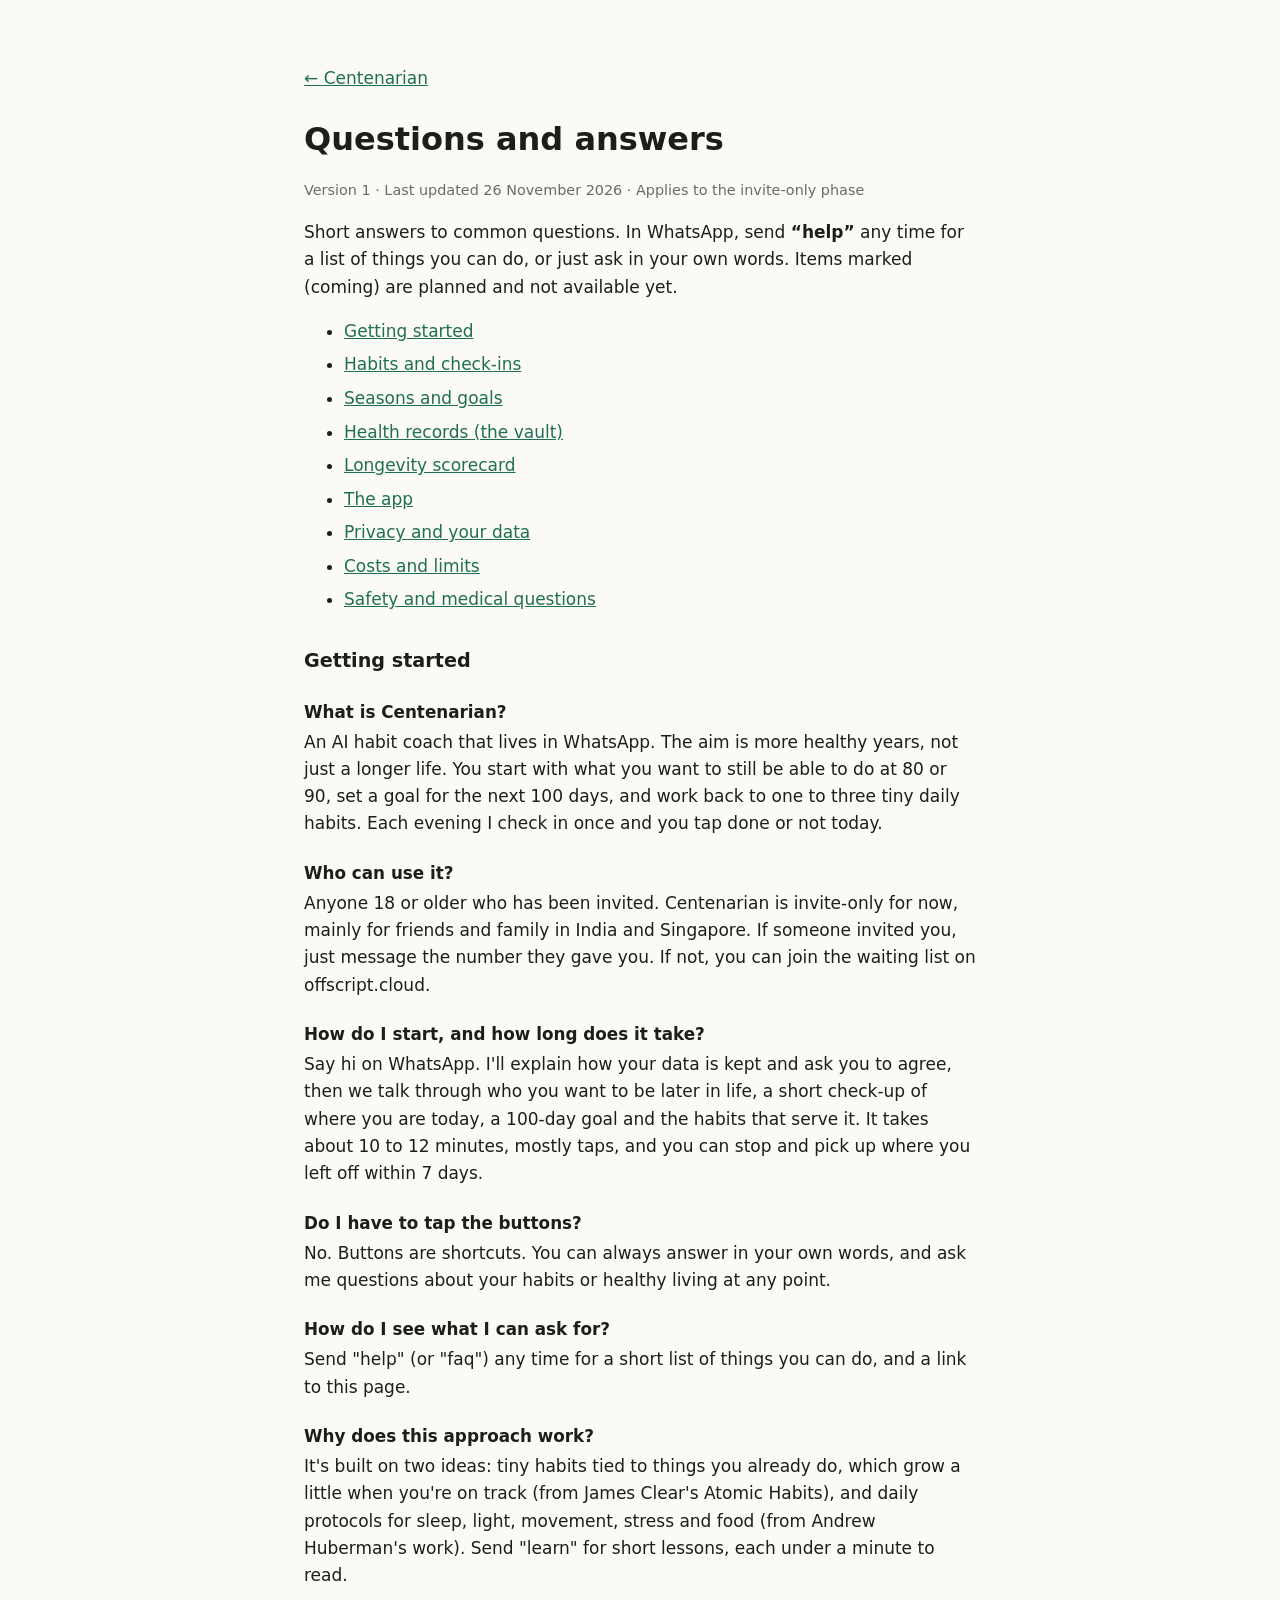
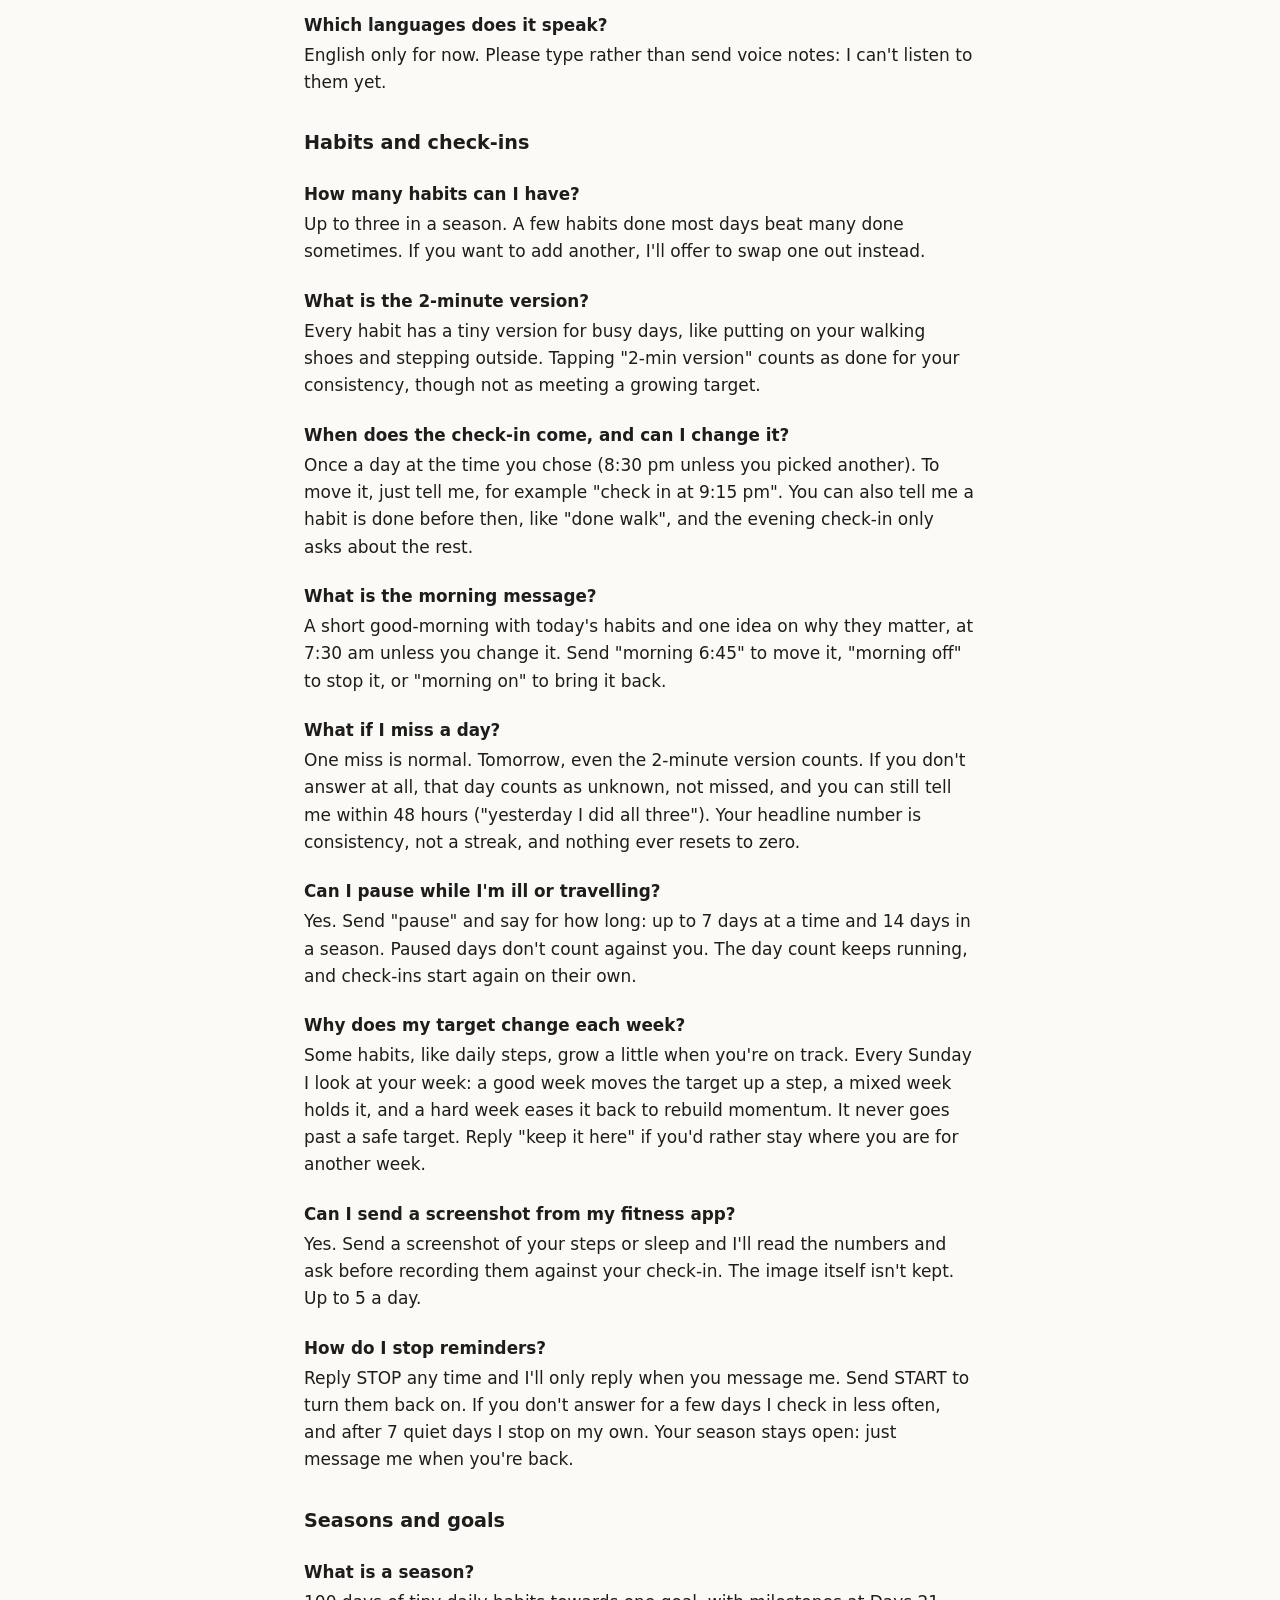
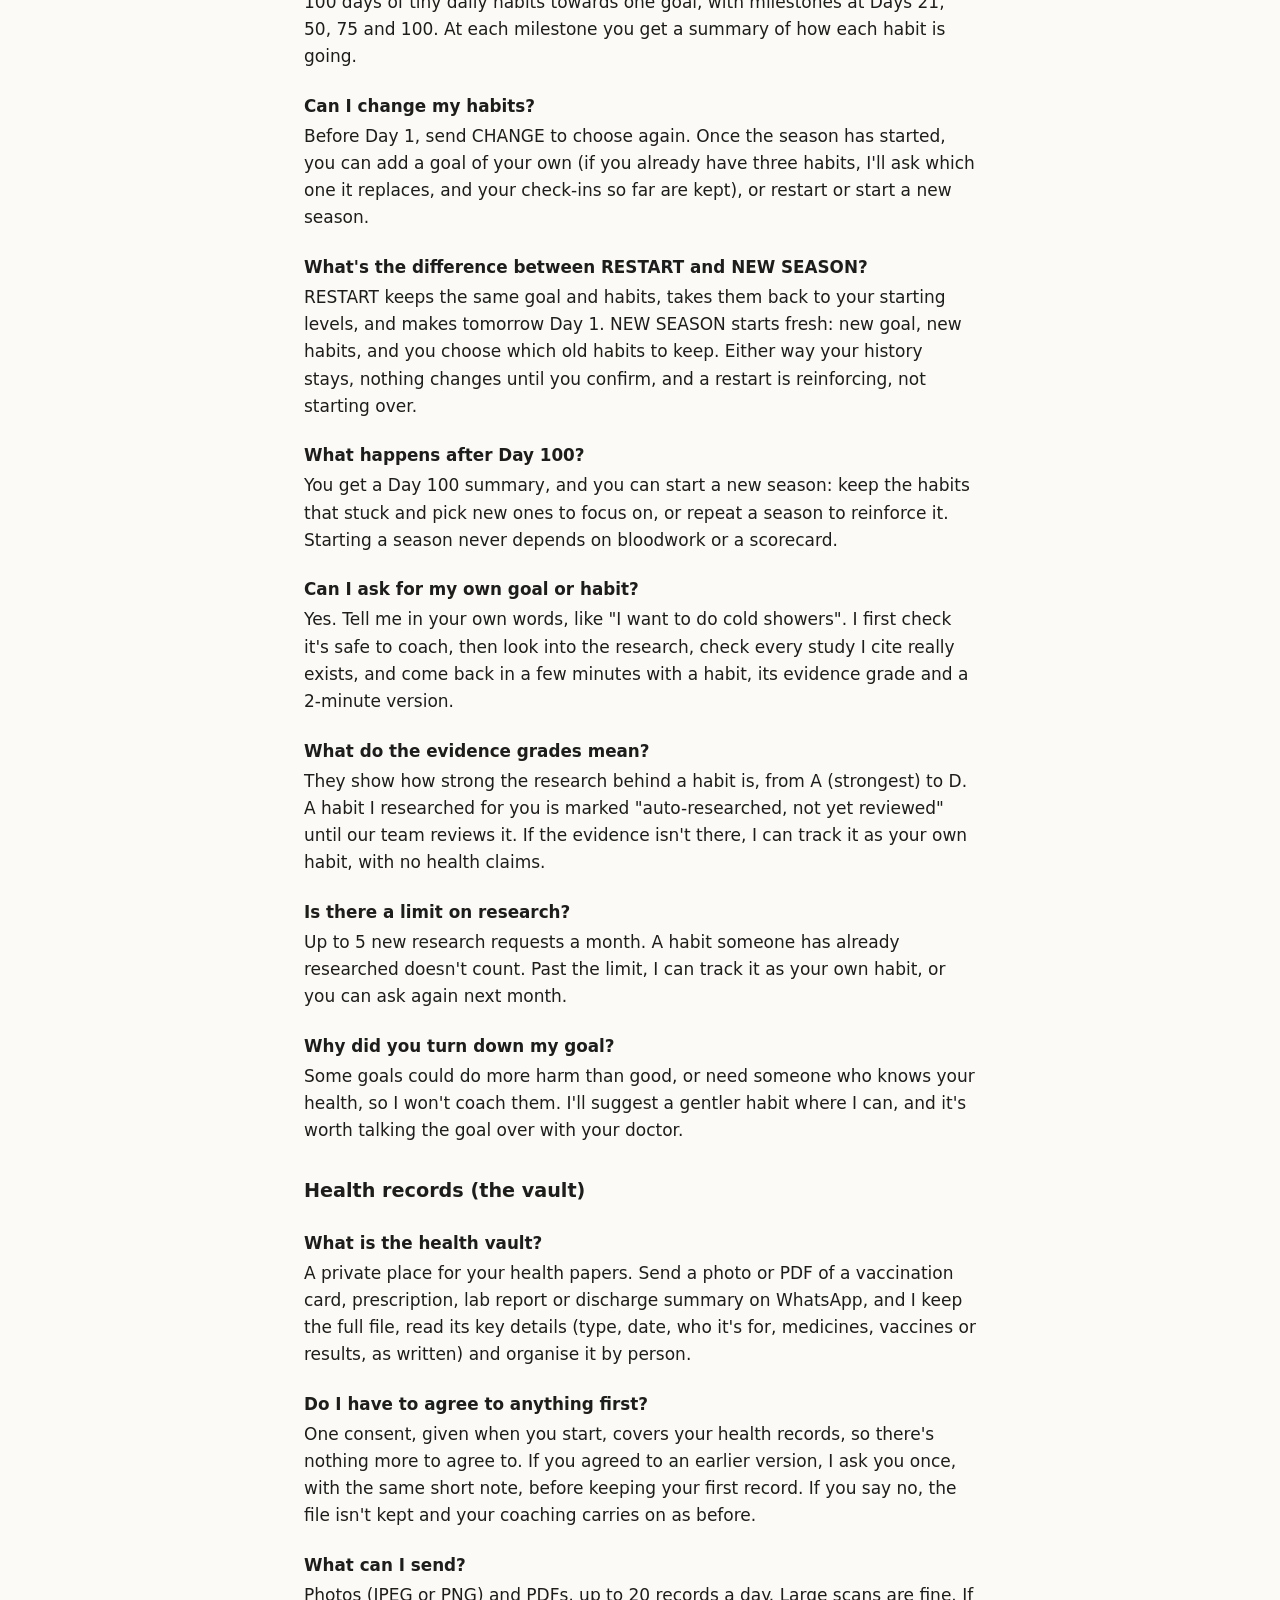
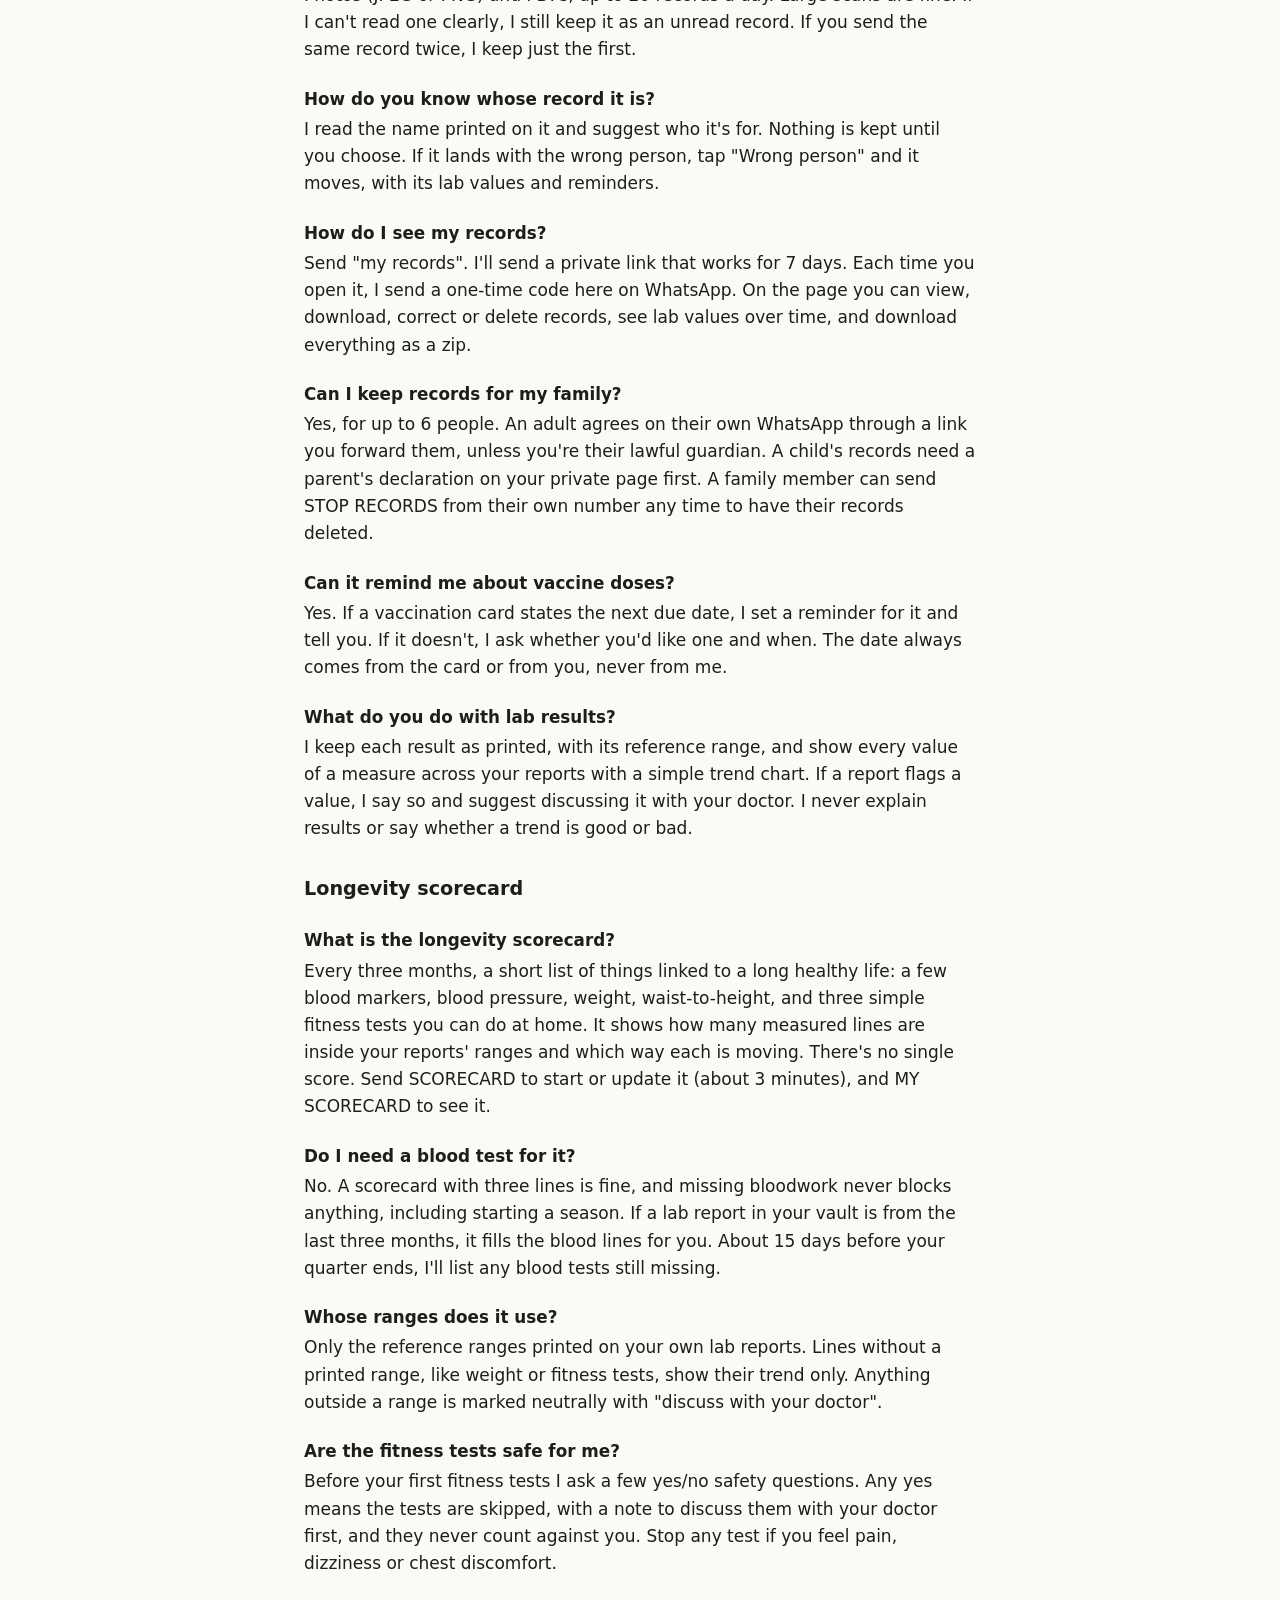
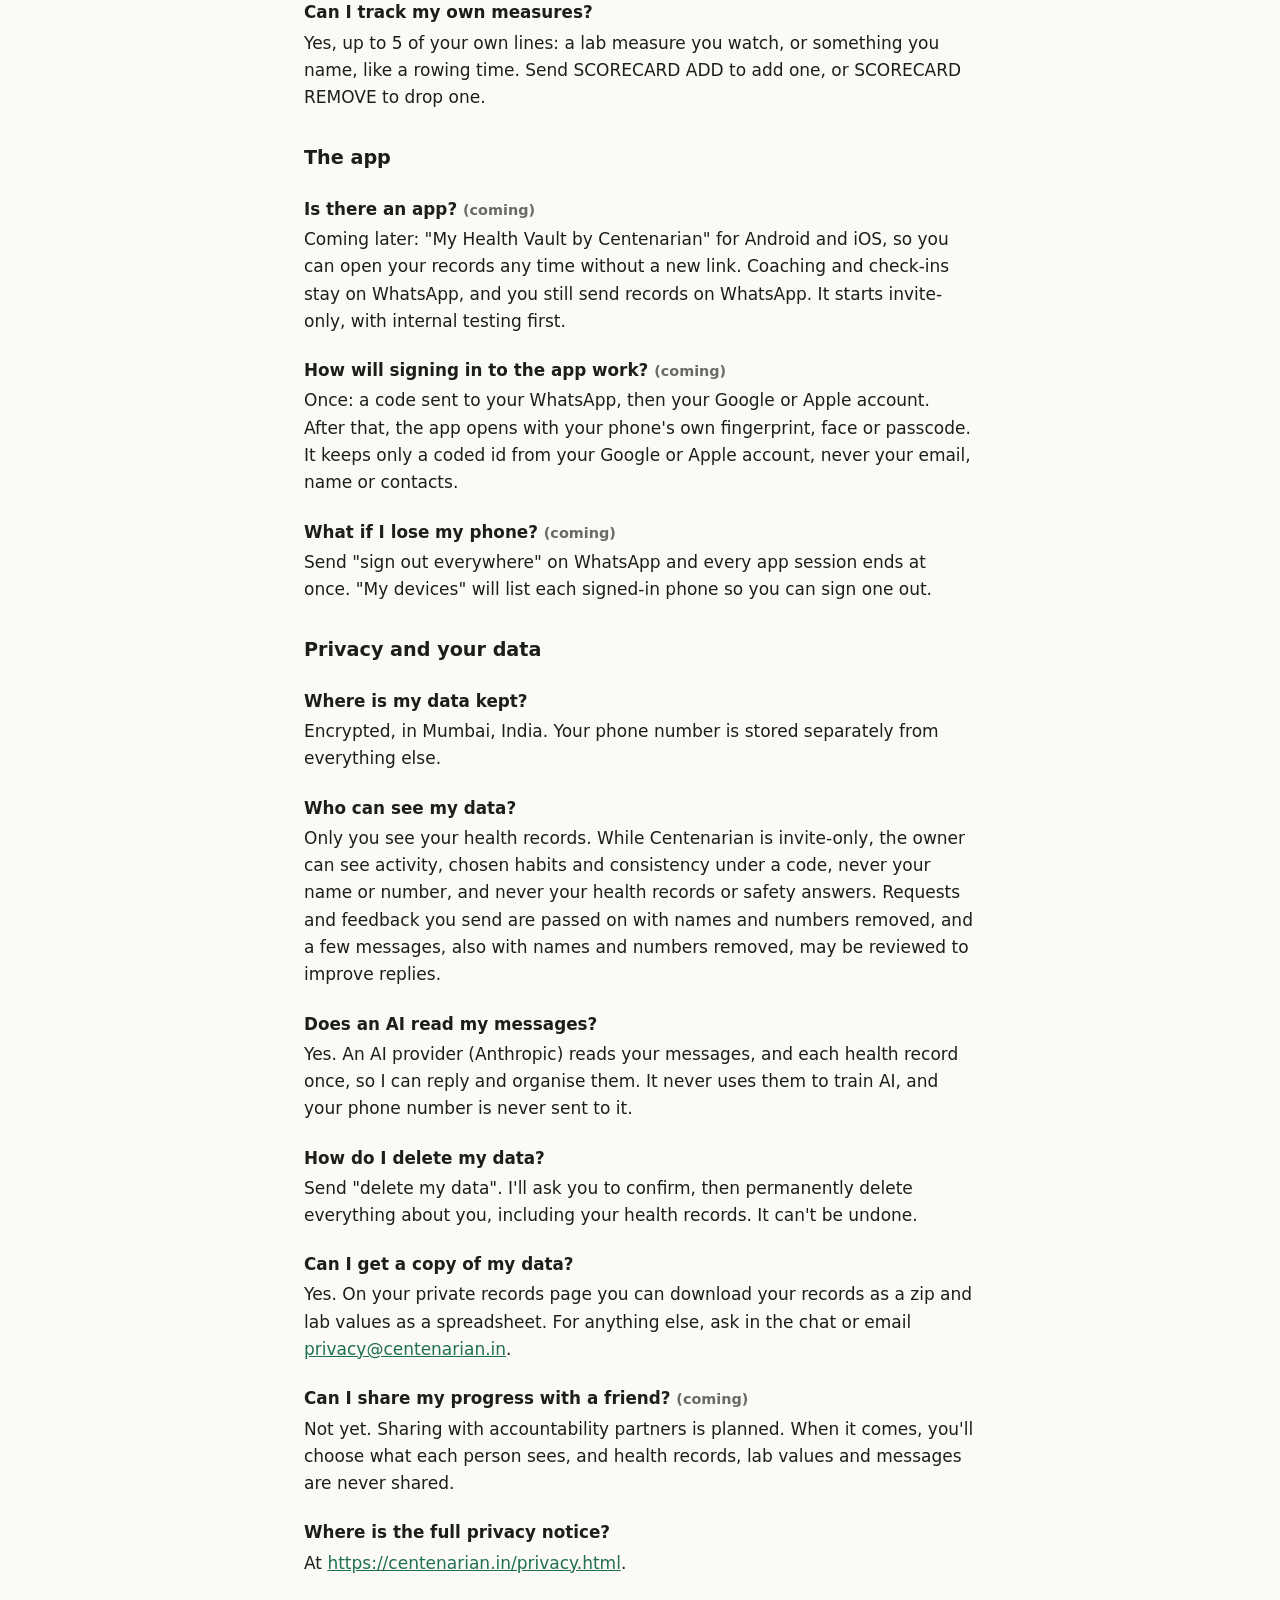
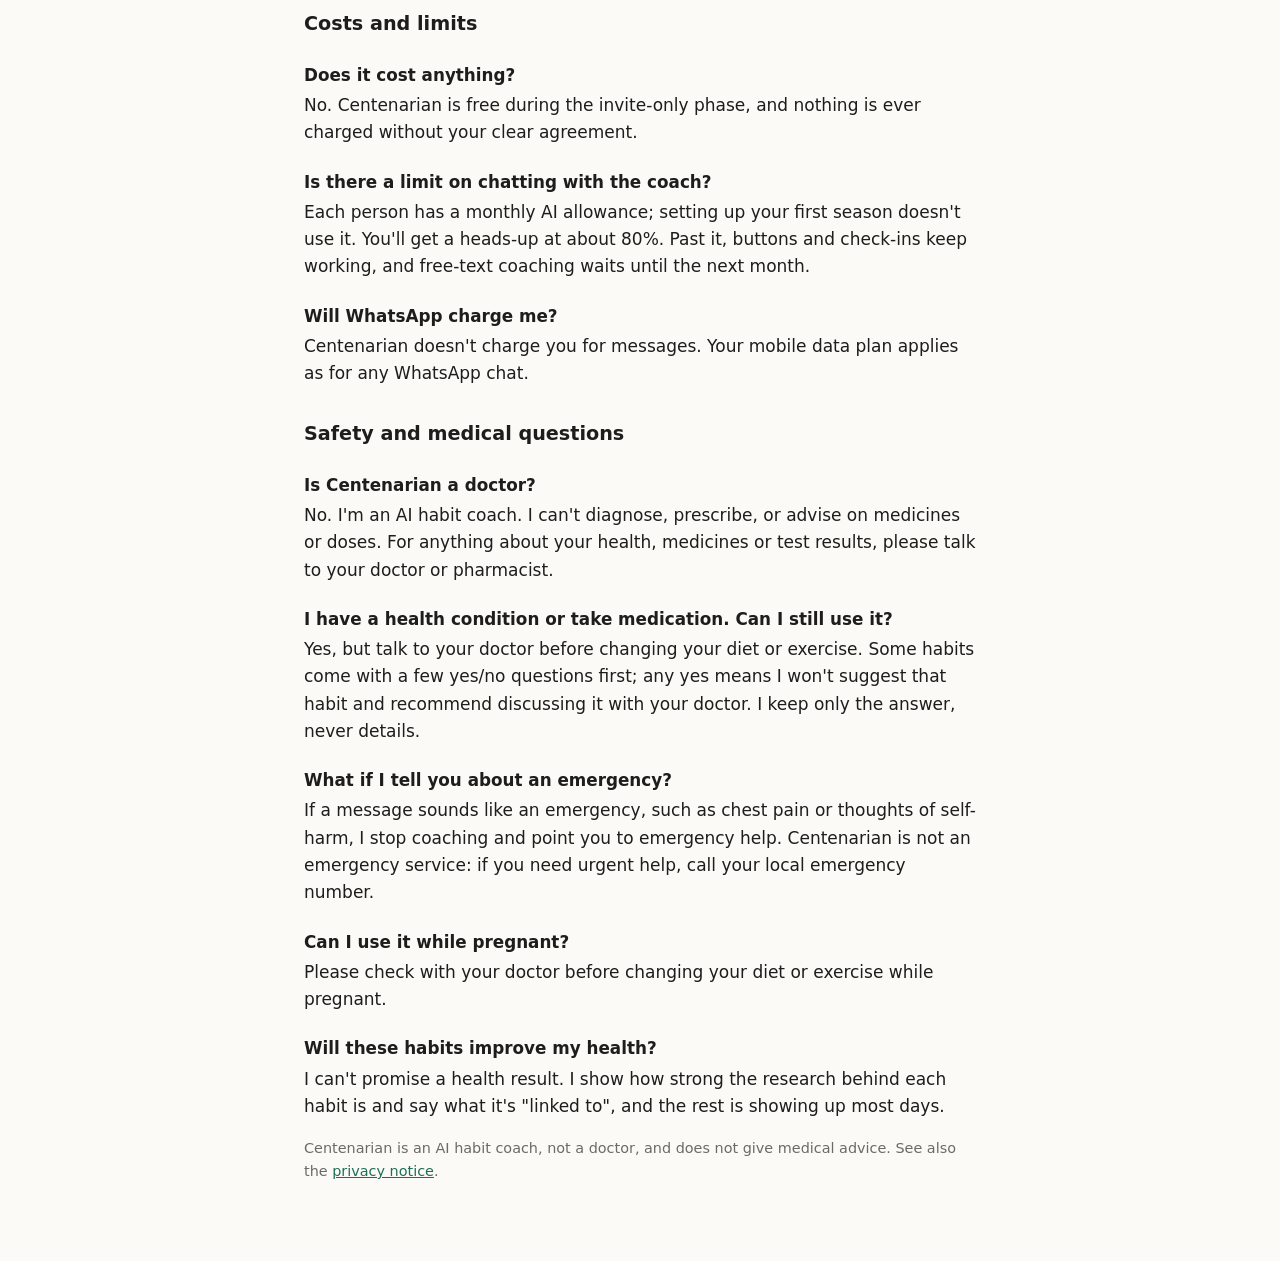
==== faq.html @ 5b27f545 "FAQ page, and privacy notice v0.4 (one consent for everything; the longevity scorecard; the app) Co-" ====
<!doctype html>
<html lang="en">
<head>
  <meta charset="utf-8">
  <meta name="viewport" content="width=device-width, initial-scale=1">
  <title>Questions and answers — Centenarian</title>
  <meta name="description" content="Common questions about Centenarian, the WhatsApp habit coach.">
  <link rel="stylesheet" href="style.css">
</head>
<body>
<!-- Made from content/faq.yaml by `uv run python -m app.content.faq --write`: edit the YAML. -->
<main>
  <p><a href="index.html">← Centenarian</a></p>
  <h1>Questions and answers</h1>
  <p class="meta">Version 1 · Last updated 26 November 2026 · Applies to the invite-only phase</p>

  <p>Short answers to common questions. In WhatsApp, send <strong>“help”</strong> any time for a
  list of things you can do, or just ask in your own words. Items marked (coming) are planned and
  not available yet.</p>

  <ul>
    <li><a href="#getting-started">Getting started</a></li>
    <li><a href="#habits-and-checkins">Habits and check-ins</a></li>
    <li><a href="#seasons-and-goals">Seasons and goals</a></li>
    <li><a href="#health-records">Health records (the vault)</a></li>
    <li><a href="#scorecard">Longevity scorecard</a></li>
    <li><a href="#the-app">The app</a></li>
    <li><a href="#privacy">Privacy and your data</a></li>
    <li><a href="#costs">Costs and limits</a></li>
    <li><a href="#safety">Safety and medical questions</a></li>
  </ul>

  <h2 id="getting-started">Getting started</h2>
  <h3 id="what-is-it">What is Centenarian?</h3>
  <p>An AI habit coach that lives in WhatsApp. The aim is more healthy years, not just a longer life. You start with what you want to still be able to do at 80 or 90, set a goal for the next 100 days, and work back to one to three tiny daily habits. Each evening I check in once and you tap done or not today.</p>
  <h3 id="who-can-join">Who can use it?</h3>
  <p>Anyone 18 or older who has been invited. Centenarian is invite-only for now, mainly for friends and family in India and Singapore. If someone invited you, just message the number they gave you. If not, you can join the waiting list on offscript.cloud.</p>
  <h3 id="how-to-start">How do I start, and how long does it take?</h3>
  <p>Say hi on WhatsApp. I'll explain how your data is kept and ask you to agree, then we talk through who you want to be later in life, a short check-up of where you are today, a 100-day goal and the habits that serve it. It takes about 10 to 12 minutes, mostly taps, and you can stop and pick up where you left off within 7 days.</p>
  <h3 id="tap-or-type">Do I have to tap the buttons?</h3>
  <p>No. Buttons are shortcuts. You can always answer in your own words, and ask me questions about your habits or healthy living at any point.</p>
  <h3 id="help-command">How do I see what I can ask for?</h3>
  <p>Send "help" (or "faq") any time for a short list of things you can do, and a link to this page.</p>
  <h3 id="learn">Why does this approach work?</h3>
  <p>It's built on two ideas: tiny habits tied to things you already do, which grow a little when you're on track (from James Clear's Atomic Habits), and daily protocols for sleep, light, movement, stress and food (from Andrew Huberman's work). Send "learn" for short lessons, each under a minute to read.</p>
  <h3 id="language">Which languages does it speak?</h3>
  <p>English only for now. Please type rather than send voice notes: I can't listen to them yet.</p>

  <h2 id="habits-and-checkins">Habits and check-ins</h2>
  <h3 id="how-many-habits">How many habits can I have?</h3>
  <p>Up to three in a season. A few habits done most days beat many done sometimes. If you want to add another, I'll offer to swap one out instead.</p>
  <h3 id="two-minute-version">What is the 2-minute version?</h3>
  <p>Every habit has a tiny version for busy days, like putting on your walking shoes and stepping outside. Tapping "2-min version" counts as done for your consistency, though not as meeting a growing target.</p>
  <h3 id="checkin-time">When does the check-in come, and can I change it?</h3>
  <p>Once a day at the time you chose (8:30 pm unless you picked another). To move it, just tell me, for example "check in at 9:15 pm". You can also tell me a habit is done before then, like "done walk", and the evening check-in only asks about the rest.</p>
  <h3 id="morning-message">What is the morning message?</h3>
  <p>A short good-morning with today's habits and one idea on why they matter, at 7:30 am unless you change it. Send "morning 6:45" to move it, "morning off" to stop it, or "morning on" to bring it back.</p>
  <h3 id="missed-day">What if I miss a day?</h3>
  <p>One miss is normal. Tomorrow, even the 2-minute version counts. If you don't answer at all, that day counts as unknown, not missed, and you can still tell me within 48 hours ("yesterday I did all three"). Your headline number is consistency, not a streak, and nothing ever resets to zero.</p>
  <h3 id="pause">Can I pause while I'm ill or travelling?</h3>
  <p>Yes. Send "pause" and say for how long: up to 7 days at a time and 14 days in a season. Paused days don't count against you. The day count keeps running, and check-ins start again on their own.</p>
  <h3 id="targets-grow">Why does my target change each week?</h3>
  <p>Some habits, like daily steps, grow a little when you're on track. Every Sunday I look at your week: a good week moves the target up a step, a mixed week holds it, and a hard week eases it back to rebuild momentum. It never goes past a safe target. Reply "keep it here" if you'd rather stay where you are for another week.</p>
  <h3 id="screenshots">Can I send a screenshot from my fitness app?</h3>
  <p>Yes. Send a screenshot of your steps or sleep and I'll read the numbers and ask before recording them against your check-in. The image itself isn't kept. Up to 5 a day.</p>
  <h3 id="reminders">How do I stop reminders?</h3>
  <p>Reply STOP any time and I'll only reply when you message me. Send START to turn them back on. If you don't answer for a few days I check in less often, and after 7 quiet days I stop on my own. Your season stays open: just message me when you're back.</p>

  <h2 id="seasons-and-goals">Seasons and goals</h2>
  <h3 id="what-is-a-season">What is a season?</h3>
  <p>100 days of tiny daily habits towards one goal, with milestones at Days 21, 50, 75 and 100. At each milestone you get a summary of how each habit is going.</p>
  <h3 id="change-habits">Can I change my habits?</h3>
  <p>Before Day 1, send CHANGE to choose again. Once the season has started, you can add a goal of your own (if you already have three habits, I'll ask which one it replaces, and your check-ins so far are kept), or restart or start a new season.</p>
  <h3 id="restart-or-new">What's the difference between RESTART and NEW SEASON?</h3>
  <p>RESTART keeps the same goal and habits, takes them back to your starting levels, and makes tomorrow Day 1. NEW SEASON starts fresh: new goal, new habits, and you choose which old habits to keep. Either way your history stays, nothing changes until you confirm, and a restart is reinforcing, not starting over.</p>
  <h3 id="after-day-100">What happens after Day 100?</h3>
  <p>You get a Day 100 summary, and you can start a new season: keep the habits that stuck and pick new ones to focus on, or repeat a season to reinforce it. Starting a season never depends on bloodwork or a scorecard.</p>
  <h3 id="own-goal">Can I ask for my own goal or habit?</h3>
  <p>Yes. Tell me in your own words, like "I want to do cold showers". I first check it's safe to coach, then look into the research, check every study I cite really exists, and come back in a few minutes with a habit, its evidence grade and a 2-minute version.</p>
  <h3 id="evidence-grades">What do the evidence grades mean?</h3>
  <p>They show how strong the research behind a habit is, from A (strongest) to D. A habit I researched for you is marked "auto-researched, not yet reviewed" until our team reviews it. If the evidence isn't there, I can track it as your own habit, with no health claims.</p>
  <h3 id="research-limit">Is there a limit on research?</h3>
  <p>Up to 5 new research requests a month. A habit someone has already researched doesn't count. Past the limit, I can track it as your own habit, or you can ask again next month.</p>
  <h3 id="goal-declined">Why did you turn down my goal?</h3>
  <p>Some goals could do more harm than good, or need someone who knows your health, so I won't coach them. I'll suggest a gentler habit where I can, and it's worth talking the goal over with your doctor.</p>

  <h2 id="health-records">Health records (the vault)</h2>
  <h3 id="what-is-the-vault">What is the health vault?</h3>
  <p>A private place for your health papers. Send a photo or PDF of a vaccination card, prescription, lab report or discharge summary on WhatsApp, and I keep the full file, read its key details (type, date, who it's for, medicines, vaccines or results, as written) and organise it by person.</p>
  <h3 id="vault-consent">Do I have to agree to anything first?</h3>
  <p>One consent, given when you start, covers your health records, so there's nothing more to agree to. If you agreed to an earlier version, I ask you once, with the same short note, before keeping your first record. If you say no, the file isn't kept and your coaching carries on as before.</p>
  <h3 id="files">What can I send?</h3>
  <p>Photos (JPEG or PNG) and PDFs, up to 20 records a day. Large scans are fine. If I can't read one clearly, I still keep it as an unread record. If you send the same record twice, I keep just the first.</p>
  <h3 id="whose-record">How do you know whose record it is?</h3>
  <p>I read the name printed on it and suggest who it's for. Nothing is kept until you choose. If it lands with the wrong person, tap "Wrong person" and it moves, with its lab values and reminders.</p>
  <h3 id="see-records">How do I see my records?</h3>
  <p>Send "my records". I'll send a private link that works for 7 days. Each time you open it, I send a one-time code here on WhatsApp. On the page you can view, download, correct or delete records, see lab values over time, and download everything as a zip.</p>
  <h3 id="family">Can I keep records for my family?</h3>
  <p>Yes, for up to 6 people. An adult agrees on their own WhatsApp through a link you forward them, unless you're their lawful guardian. A child's records need a parent's declaration on your private page first. A family member can send STOP RECORDS from their own number any time to have their records deleted.</p>
  <h3 id="vaccine-reminders">Can it remind me about vaccine doses?</h3>
  <p>Yes. If a vaccination card states the next due date, I set a reminder for it and tell you. If it doesn't, I ask whether you'd like one and when. The date always comes from the card or from you, never from me.</p>
  <h3 id="lab-values">What do you do with lab results?</h3>
  <p>I keep each result as printed, with its reference range, and show every value of a measure across your reports with a simple trend chart. If a report flags a value, I say so and suggest discussing it with your doctor. I never explain results or say whether a trend is good or bad.</p>

  <h2 id="scorecard">Longevity scorecard</h2>
  <h3 id="what-is-scorecard">What is the longevity scorecard?</h3>
  <p>Every three months, a short list of things linked to a long healthy life: a few blood markers, blood pressure, weight, waist-to-height, and three simple fitness tests you can do at home. It shows how many measured lines are inside your reports' ranges and which way each is moving. There's no single score. Send SCORECARD to start or update it (about 3 minutes), and MY SCORECARD to see it.</p>
  <h3 id="scorecard-bloodwork">Do I need a blood test for it?</h3>
  <p>No. A scorecard with three lines is fine, and missing bloodwork never blocks anything, including starting a season. If a lab report in your vault is from the last three months, it fills the blood lines for you. About 15 days before your quarter ends, I'll list any blood tests still missing.</p>
  <h3 id="scorecard-ranges">Whose ranges does it use?</h3>
  <p>Only the reference ranges printed on your own lab reports. Lines without a printed range, like weight or fitness tests, show their trend only. Anything outside a range is marked neutrally with "discuss with your doctor".</p>
  <h3 id="scorecard-fitness">Are the fitness tests safe for me?</h3>
  <p>Before your first fitness tests I ask a few yes/no safety questions. Any yes means the tests are skipped, with a note to discuss them with your doctor first, and they never count against you. Stop any test if you feel pain, dizziness or chest discomfort.</p>
  <h3 id="scorecard-own-lines">Can I track my own measures?</h3>
  <p>Yes, up to 5 of your own lines: a lab measure you watch, or something you name, like a rowing time. Send SCORECARD ADD to add one, or SCORECARD REMOVE to drop one.</p>

  <h2 id="the-app">The app</h2>
  <h3 id="is-there-an-app">Is there an app? <span class="meta">(coming)</span></h3>
  <p>Coming later: "My Health Vault by Centenarian" for Android and iOS, so you can open your records any time without a new link. Coaching and check-ins stay on WhatsApp, and you still send records on WhatsApp. It starts invite-only, with internal testing first.</p>
  <h3 id="app-sign-in">How will signing in to the app work? <span class="meta">(coming)</span></h3>
  <p>Once: a code sent to your WhatsApp, then your Google or Apple account. After that, the app opens with your phone's own fingerprint, face or passcode. It keeps only a coded id from your Google or Apple account, never your email, name or contacts.</p>
  <h3 id="lost-phone">What if I lose my phone? <span class="meta">(coming)</span></h3>
  <p>Send "sign out everywhere" on WhatsApp and every app session ends at once. "My devices" will list each signed-in phone so you can sign one out.</p>

  <h2 id="privacy">Privacy and your data</h2>
  <h3 id="where-stored">Where is my data kept?</h3>
  <p>Encrypted, in Mumbai, India. Your phone number is stored separately from everything else.</p>
  <h3 id="who-sees">Who can see my data?</h3>
  <p>Only you see your health records. While Centenarian is invite-only, the owner can see activity, chosen habits and consistency under a code, never your name or number, and never your health records or safety answers. Requests and feedback you send are passed on with names and numbers removed, and a few messages, also with names and numbers removed, may be reviewed to improve replies.</p>
  <h3 id="ai-provider">Does an AI read my messages?</h3>
  <p>Yes. An AI provider (Anthropic) reads your messages, and each health record once, so I can reply and organise them. It never uses them to train AI, and your phone number is never sent to it.</p>
  <h3 id="delete">How do I delete my data?</h3>
  <p>Send "delete my data". I'll ask you to confirm, then permanently delete everything about you, including your health records. It can't be undone.</p>
  <h3 id="export">Can I get a copy of my data?</h3>
  <p>Yes. On your private records page you can download your records as a zip and lab values as a spreadsheet. For anything else, ask in the chat or email <a href="mailto:privacy@centenarian.in">privacy@centenarian.in</a>.</p>
  <h3 id="sharing">Can I share my progress with a friend? <span class="meta">(coming)</span></h3>
  <p>Not yet. Sharing with accountability partners is planned. When it comes, you'll choose what each person sees, and health records, lab values and messages are never shared.</p>
  <h3 id="privacy-notice">Where is the full privacy notice?</h3>
  <p>At <a href="https://centenarian.in/privacy.html">https://centenarian.in/privacy.html</a>.</p>

  <h2 id="costs">Costs and limits</h2>
  <h3 id="cost">Does it cost anything?</h3>
  <p>No. Centenarian is free during the invite-only phase, and nothing is ever charged without your clear agreement.</p>
  <h3 id="allowance">Is there a limit on chatting with the coach?</h3>
  <p>Each person has a monthly AI allowance; setting up your first season doesn't use it. You'll get a heads-up at about 80%. Past it, buttons and check-ins keep working, and free-text coaching waits until the next month.</p>
  <h3 id="whatsapp-costs">Will WhatsApp charge me?</h3>
  <p>Centenarian doesn't charge you for messages. Your mobile data plan applies as for any WhatsApp chat.</p>

  <h2 id="safety">Safety and medical questions</h2>
  <h3 id="not-a-doctor">Is Centenarian a doctor?</h3>
  <p>No. I'm an AI habit coach. I can't diagnose, prescribe, or advise on medicines or doses. For anything about your health, medicines or test results, please talk to your doctor or pharmacist.</p>
  <h3 id="health-condition">I have a health condition or take medication. Can I still use it?</h3>
  <p>Yes, but talk to your doctor before changing your diet or exercise. Some habits come with a few yes/no questions first; any yes means I won't suggest that habit and recommend discussing it with your doctor. I keep only the answer, never details.</p>
  <h3 id="emergency">What if I tell you about an emergency?</h3>
  <p>If a message sounds like an emergency, such as chest pain or thoughts of self-harm, I stop coaching and point you to emergency help. Centenarian is not an emergency service: if you need urgent help, call your local emergency number.</p>
  <h3 id="pregnancy">Can I use it while pregnant?</h3>
  <p>Please check with your doctor before changing your diet or exercise while pregnant.</p>
  <h3 id="results-promise">Will these habits improve my health?</h3>
  <p>I can't promise a health result. I show how strong the research behind each habit is and say what it's "linked to", and the rest is showing up most days.</p>

  <p class="meta">Centenarian is an AI habit coach, not a doctor, and does not give medical advice.
  See also the <a href="privacy.html">privacy notice</a>.</p>
</main>
</body>
</html>
---- style.css ----
:root {
  --bg: #fbfaf7;
  --text: #1d1d1b;
  --muted: #6b6a66;
  --link: #1f6f54;
}
@media (prefers-color-scheme: dark) {
  :root {
    --bg: #161615;
    --text: #ecebe7;
    --muted: #a3a29d;
    --link: #6fcfa6;
  }
}
body {
  margin: 0;
  background: var(--bg);
  color: var(--text);
  font: 17px/1.6 system-ui, -apple-system, "Segoe UI", Roboto, sans-serif;
}
main {
  max-width: 42rem;
  margin: 0 auto;
  padding: 3rem 1rem 4rem;
}
h1 { font-size: 2rem; margin-bottom: 0.25rem; }
h2 { font-size: 1.2rem; margin-top: 2rem; }
h3 { font-size: 1.05rem; margin: 1.4rem 0 0.2rem; }
h3 + p { margin-top: 0; }
.lead { font-size: 1.2rem; }
.meta { color: var(--muted); font-size: 0.9rem; }
a { color: var(--link); }
li { margin-bottom: 0.4rem; }
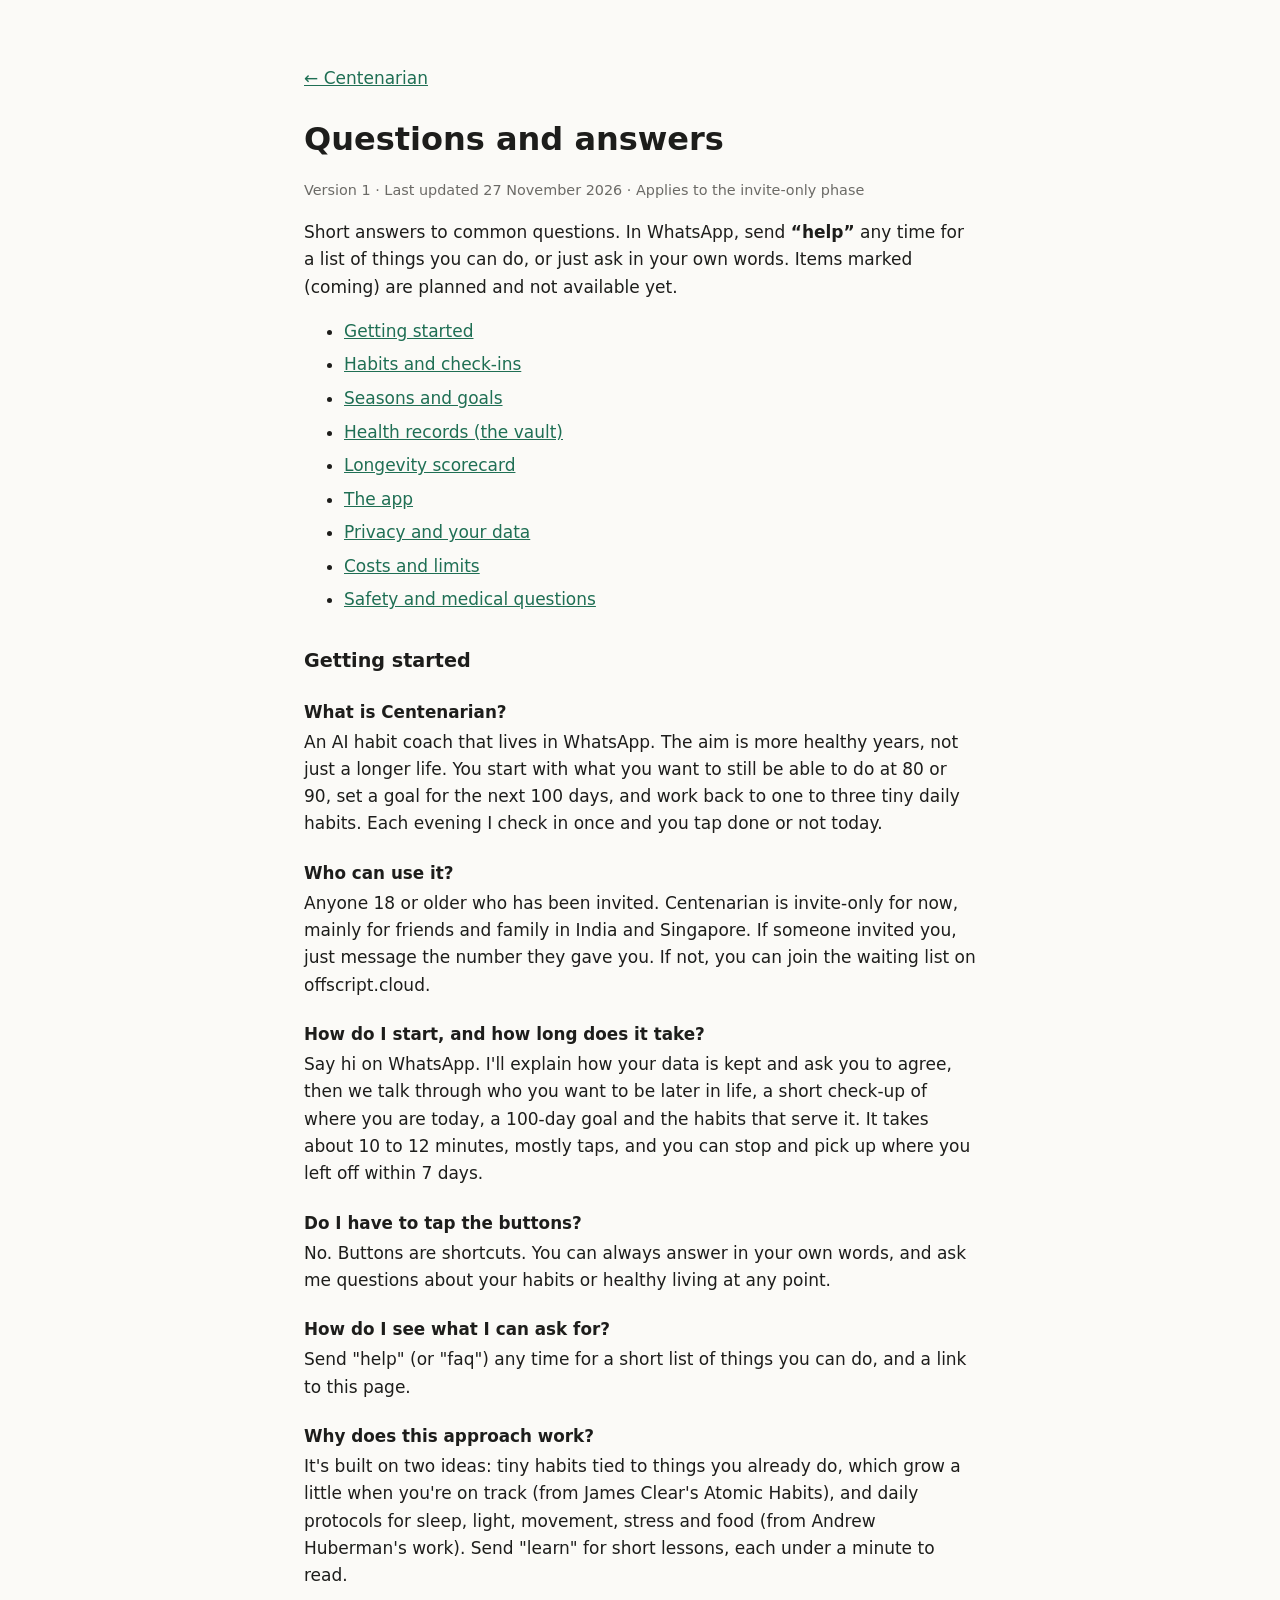
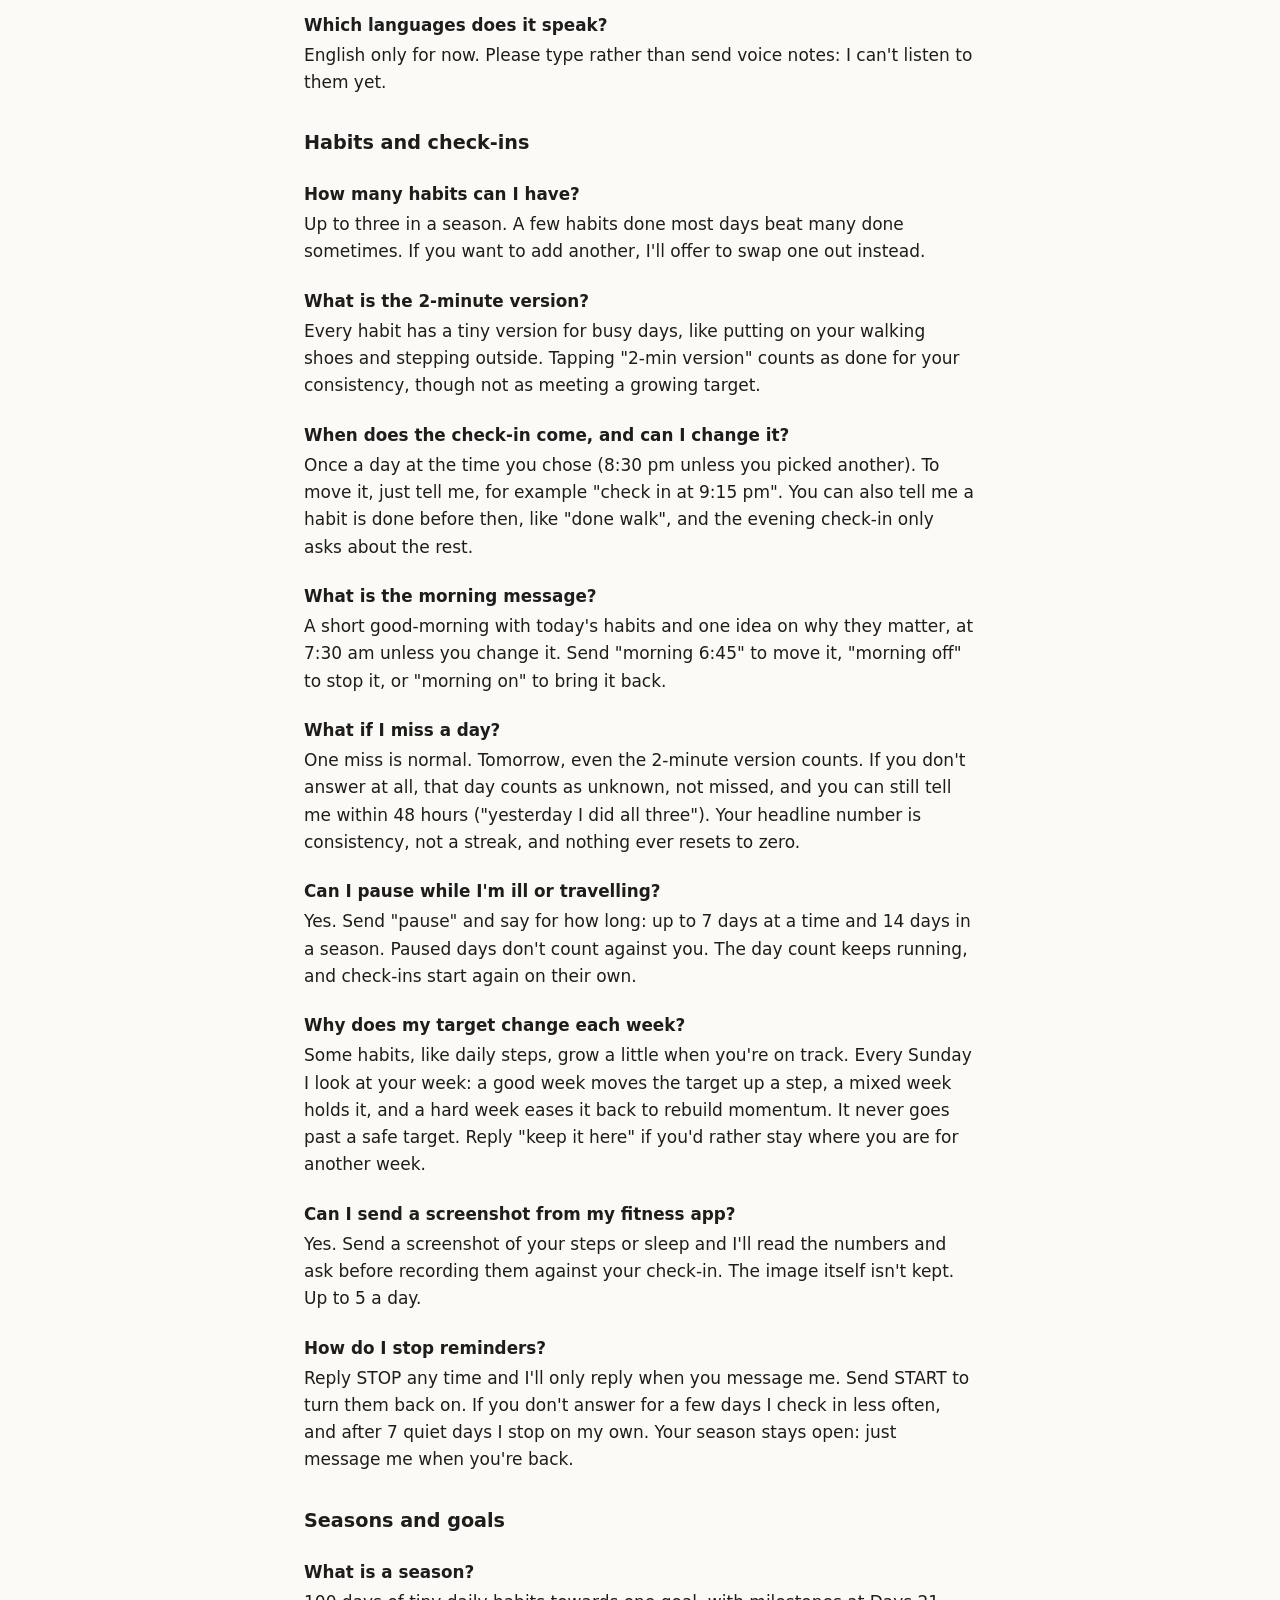
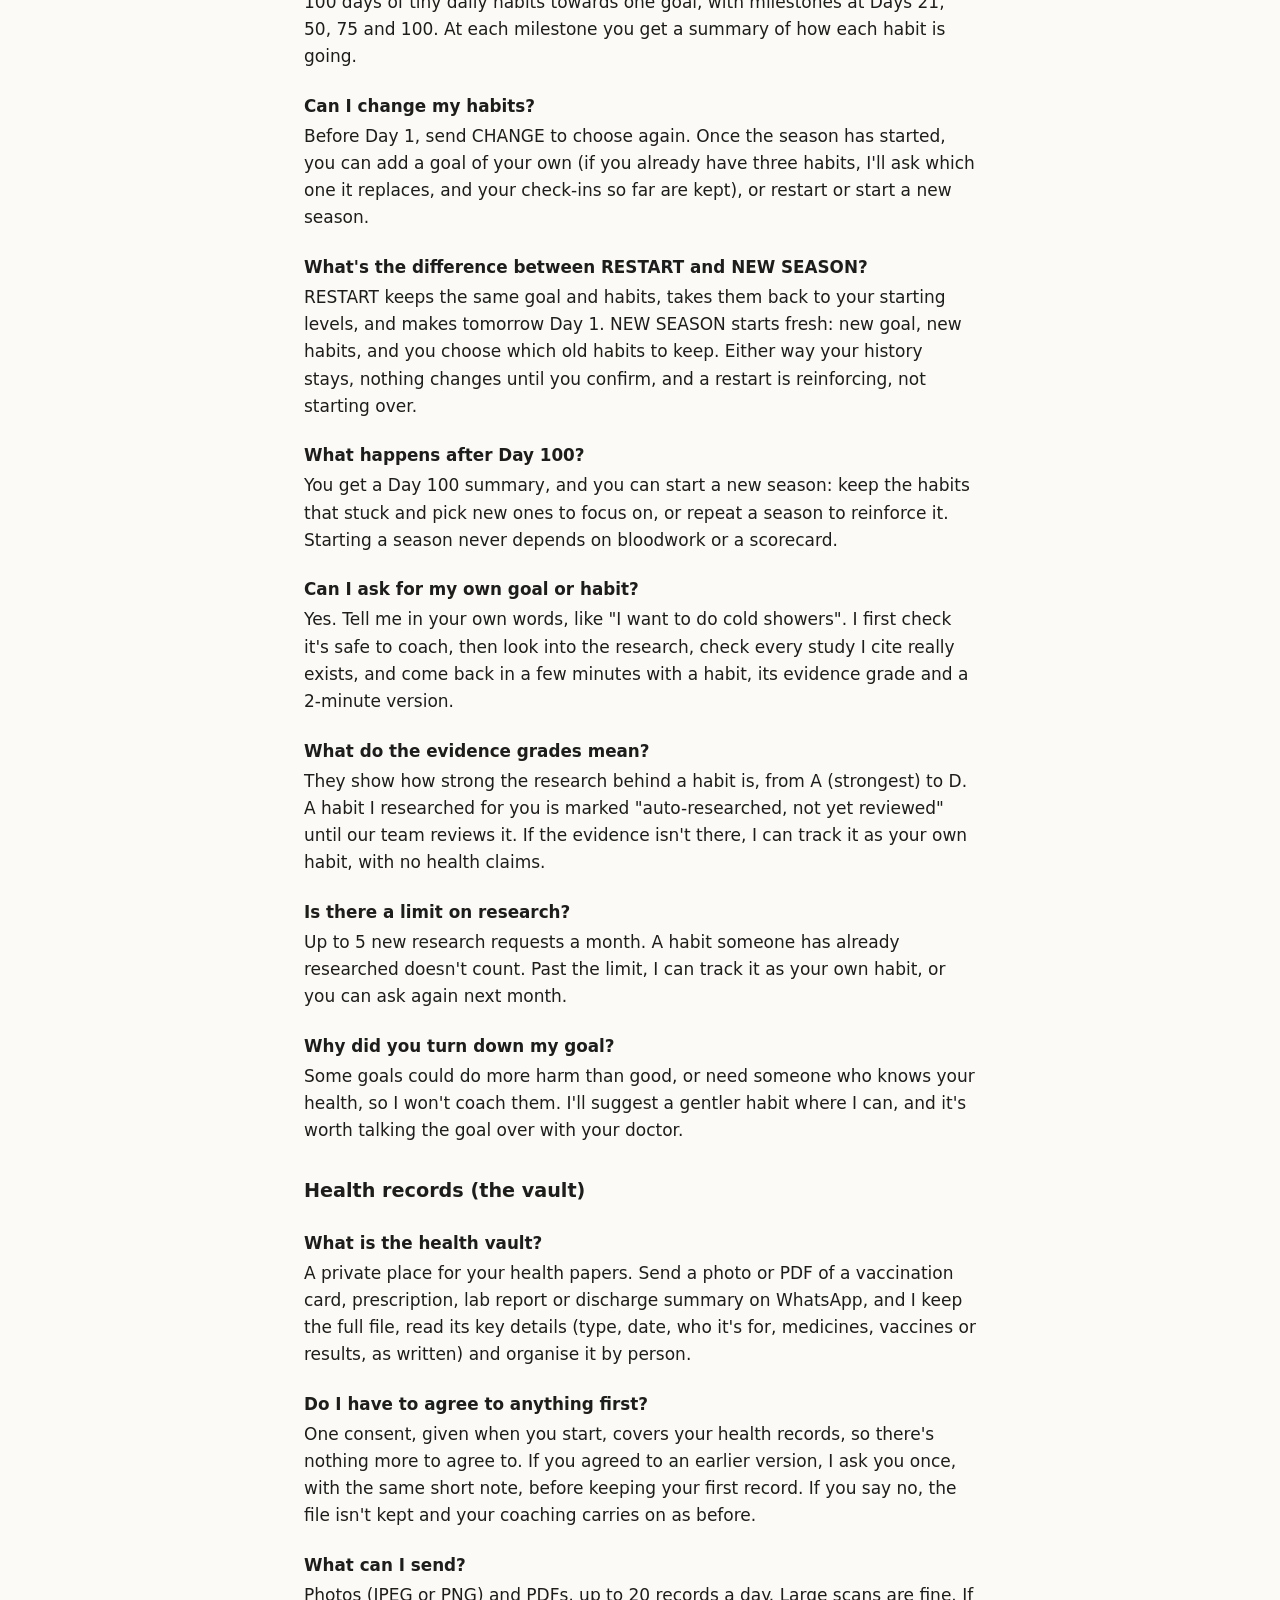
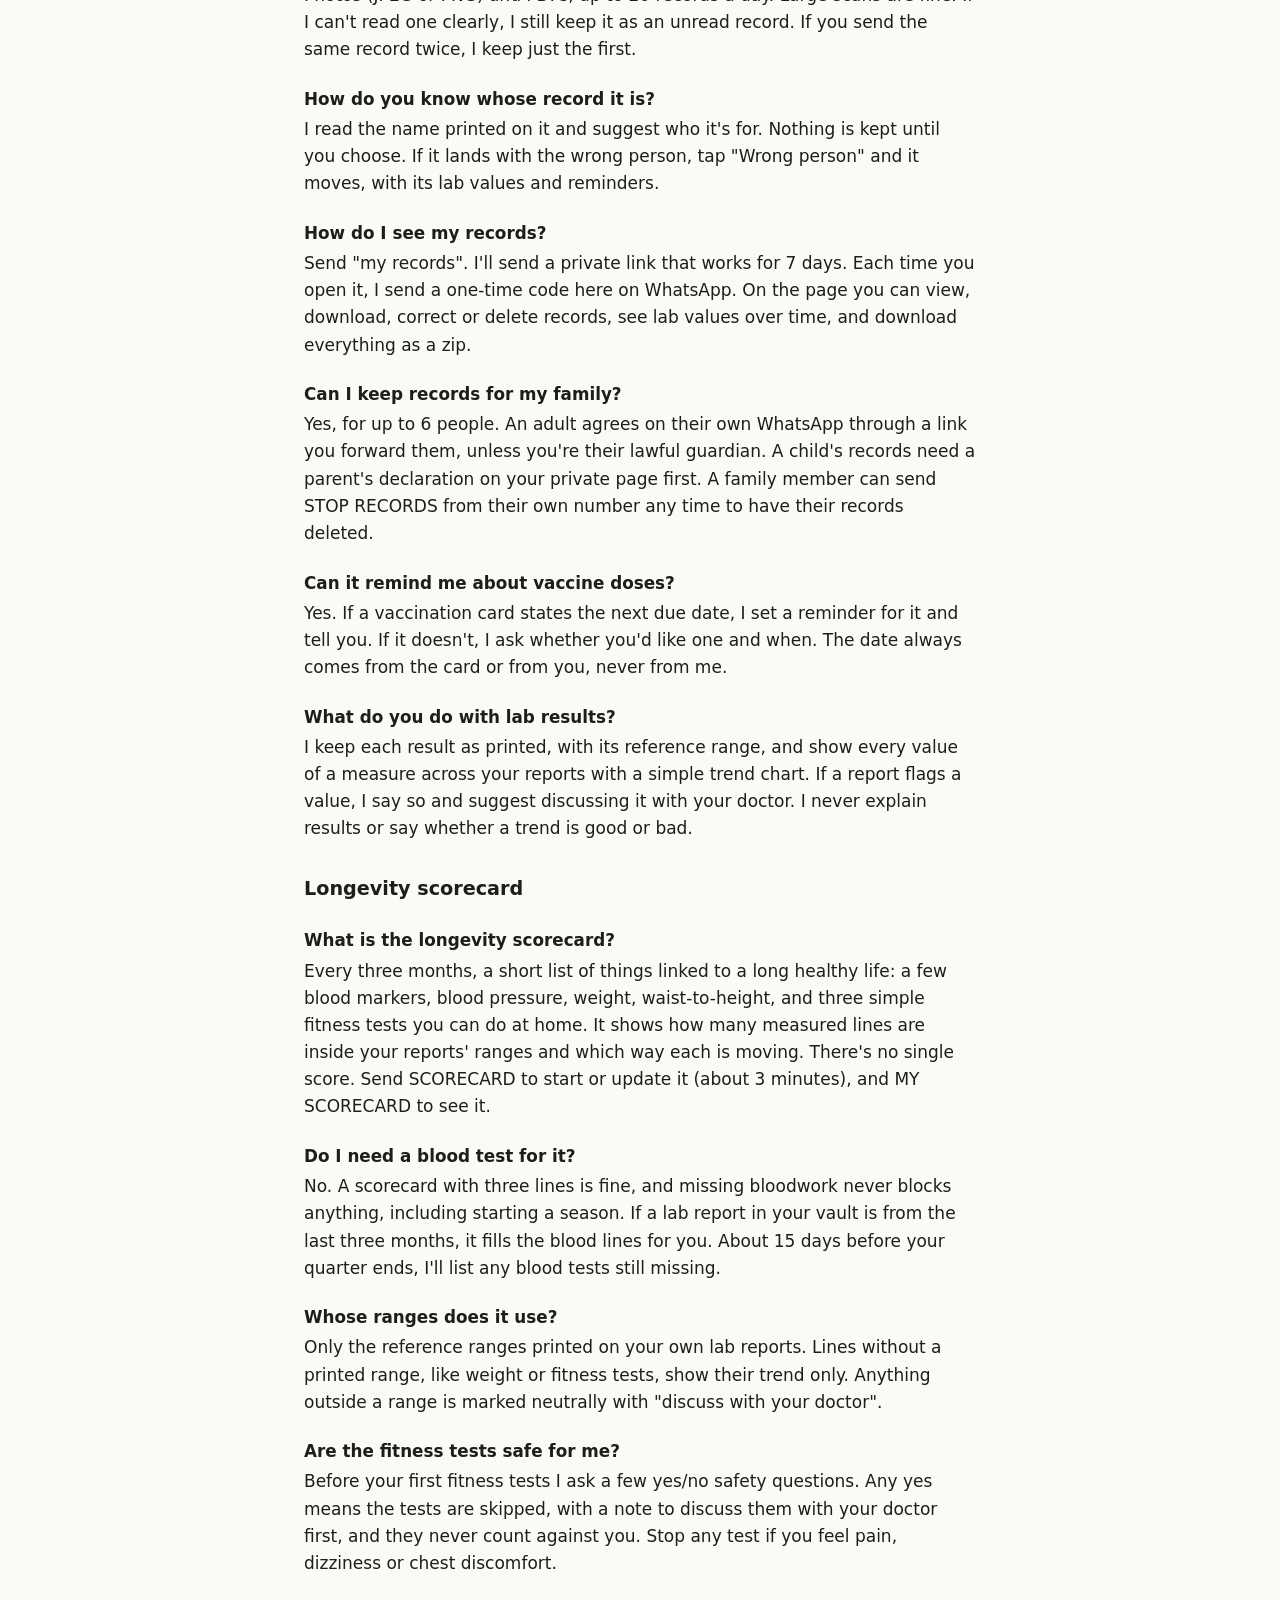
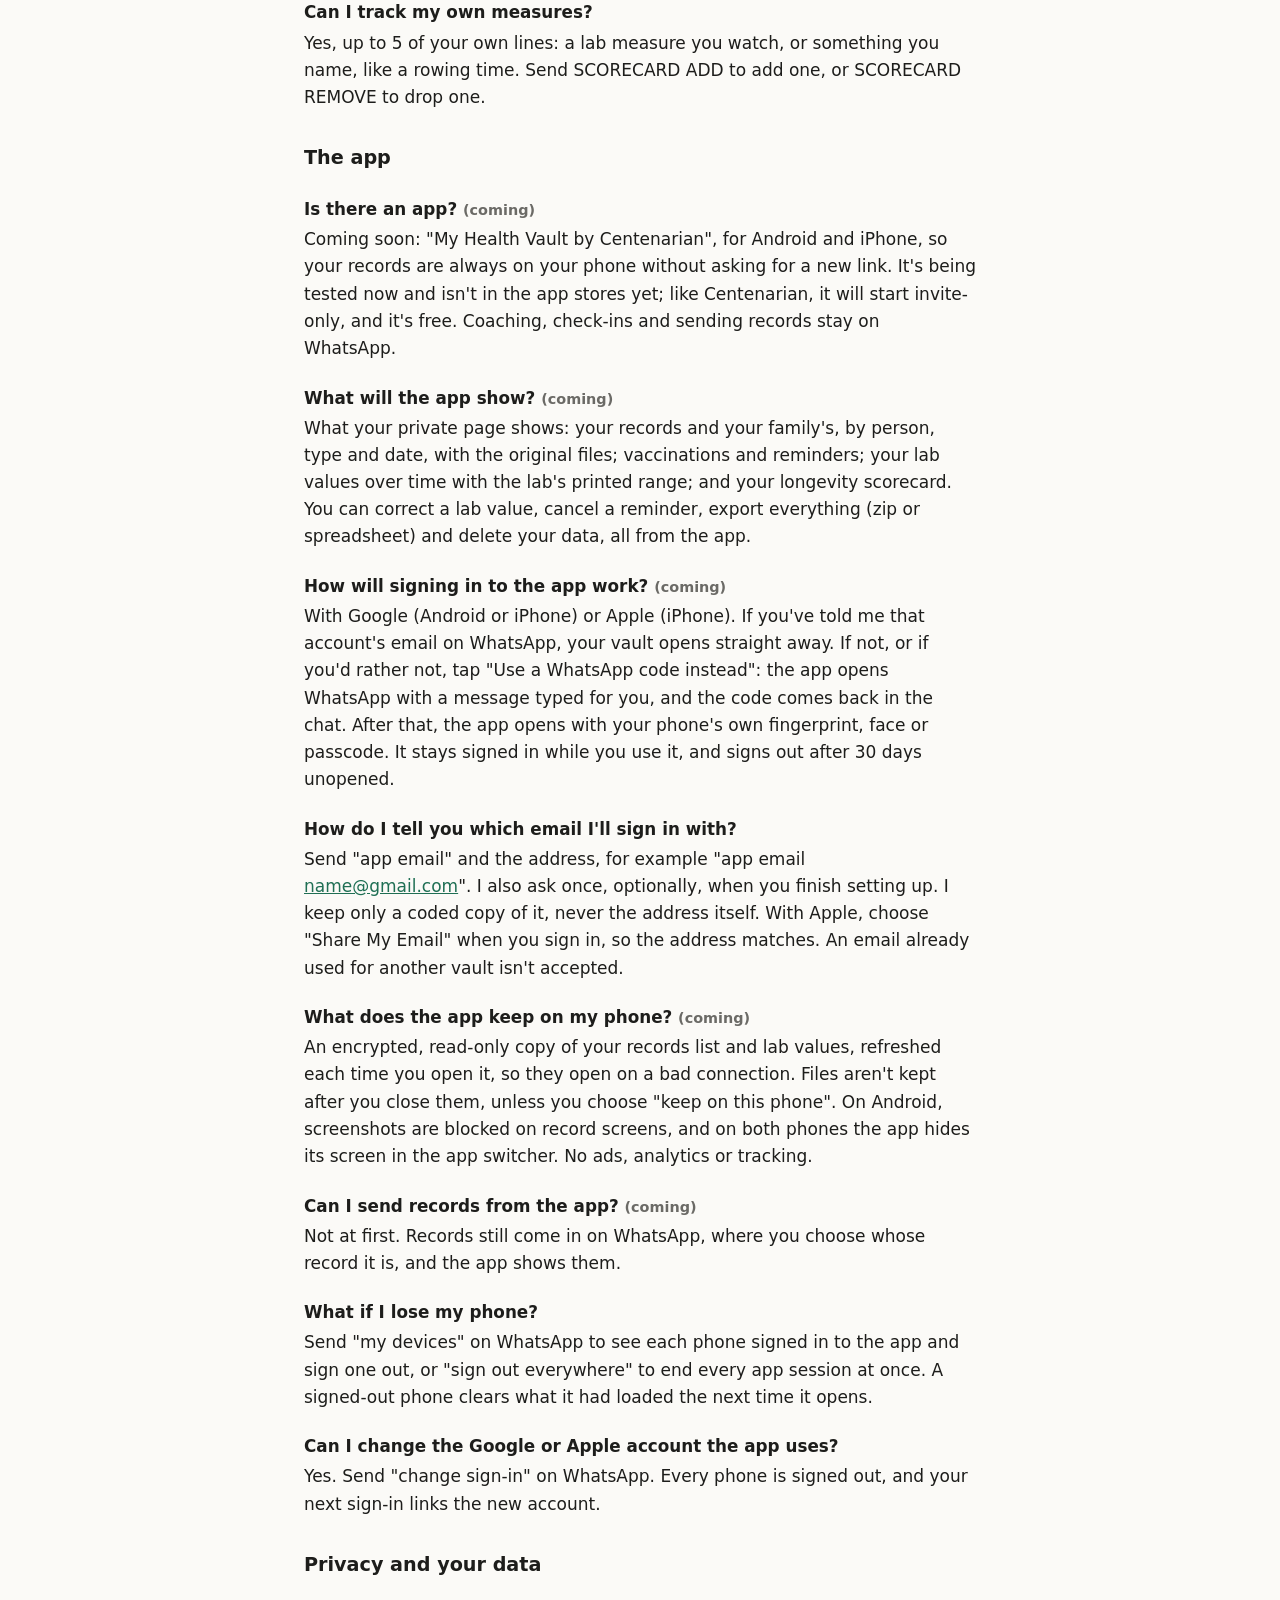
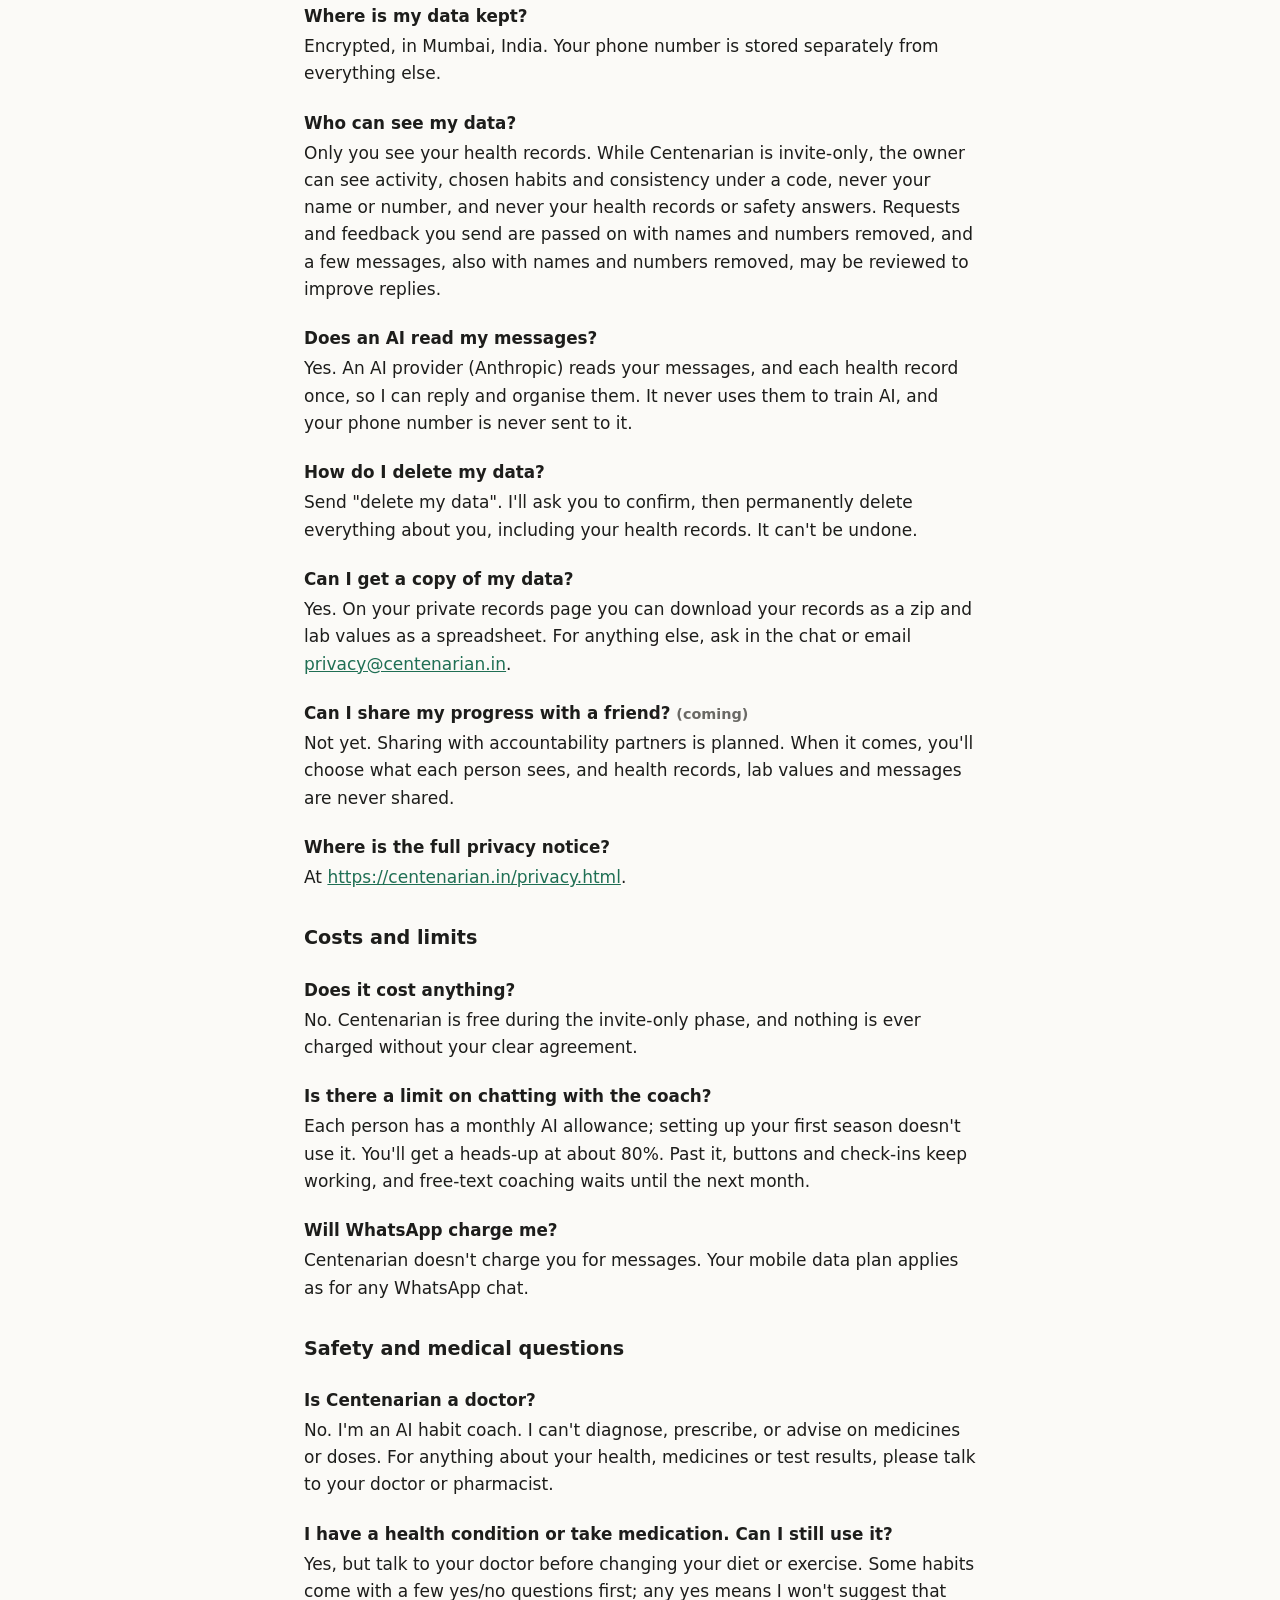
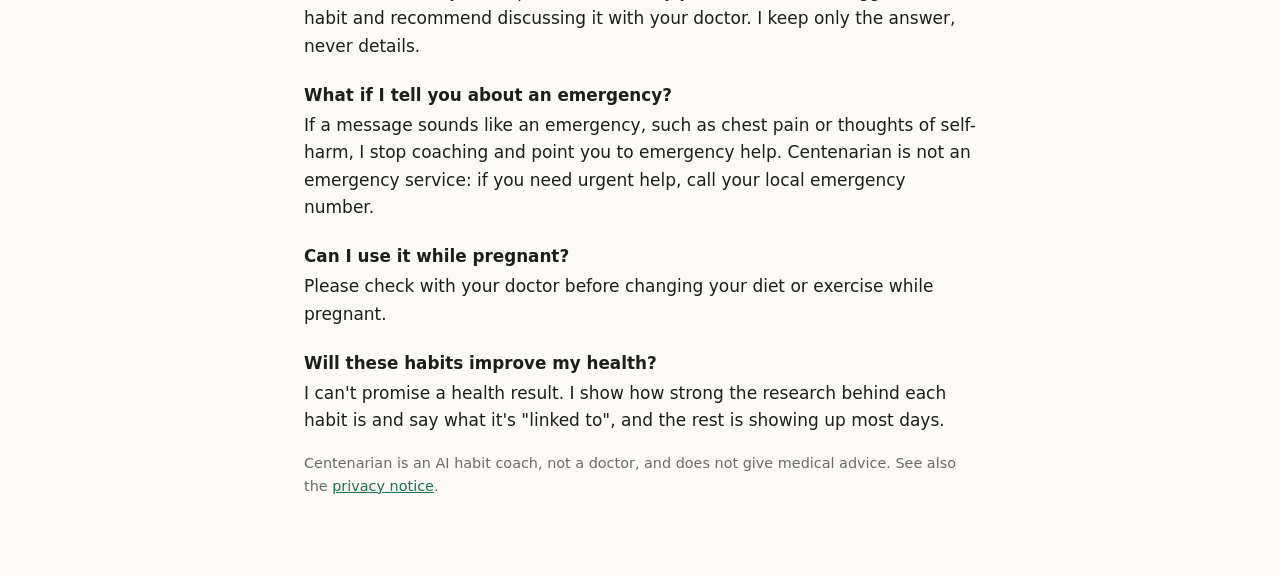
==== commit 231f92e4: "FAQ: the My Health Vault app as it is now; privacy notice v0.5 (app sign-in with Google or Apple) Fr" ====
--- a/faq.html
+++ b/faq.html
@@ -12,7 +12,7 @@
 <main>
   <p><a href="index.html">← Centenarian</a></p>
   <h1>Questions and answers</h1>
-  <p class="meta">Version 1 · Last updated 26 November 2026 · Applies to the invite-only phase</p>
+  <p class="meta">Version 1 · Last updated 27 November 2026 · Applies to the invite-only phase</p>
 
   <p>Short answers to common questions. In WhatsApp, send <strong>“help”</strong> any time for a
   list of things you can do, or just ask in your own words. Items marked (coming) are planned and
@@ -116,11 +116,21 @@
 
   <h2 id="the-app">The app</h2>
   <h3 id="is-there-an-app">Is there an app? <span class="meta">(coming)</span></h3>
-  <p>Coming later: "My Health Vault by Centenarian" for Android and iOS, so you can open your records any time without a new link. Coaching and check-ins stay on WhatsApp, and you still send records on WhatsApp. It starts invite-only, with internal testing first.</p>
+  <p>Coming soon: "My Health Vault by Centenarian", for Android and iPhone, so your records are always on your phone without asking for a new link. It's being tested now and isn't in the app stores yet; like Centenarian, it will start invite-only, and it's free. Coaching, check-ins and sending records stay on WhatsApp.</p>
+  <h3 id="app-what">What will the app show? <span class="meta">(coming)</span></h3>
+  <p>What your private page shows: your records and your family's, by person, type and date, with the original files; vaccinations and reminders; your lab values over time with the lab's printed range; and your longevity scorecard. You can correct a lab value, cancel a reminder, export everything (zip or spreadsheet) and delete your data, all from the app.</p>
   <h3 id="app-sign-in">How will signing in to the app work? <span class="meta">(coming)</span></h3>
-  <p>Once: a code sent to your WhatsApp, then your Google or Apple account. After that, the app opens with your phone's own fingerprint, face or passcode. It keeps only a coded id from your Google or Apple account, never your email, name or contacts.</p>
-  <h3 id="lost-phone">What if I lose my phone? <span class="meta">(coming)</span></h3>
-  <p>Send "sign out everywhere" on WhatsApp and every app session ends at once. "My devices" will list each signed-in phone so you can sign one out.</p>
+  <p>With Google (Android or iPhone) or Apple (iPhone). If you've told me that account's email on WhatsApp, your vault opens straight away. If not, or if you'd rather not, tap "Use a WhatsApp code instead": the app opens WhatsApp with a message typed for you, and the code comes back in the chat. After that, the app opens with your phone's own fingerprint, face or passcode. It stays signed in while you use it, and signs out after 30 days unopened.</p>
+  <h3 id="app-email">How do I tell you which email I'll sign in with?</h3>
+  <p>Send "app email" and the address, for example "app email <a href="mailto:name@gmail.com">name@gmail.com</a>". I also ask once, optionally, when you finish setting up. I keep only a coded copy of it, never the address itself. With Apple, choose "Share My Email" when you sign in, so the address matches. An email already used for another vault isn't accepted.</p>
+  <h3 id="app-on-phone">What does the app keep on my phone? <span class="meta">(coming)</span></h3>
+  <p>An encrypted, read-only copy of your records list and lab values, refreshed each time you open it, so they open on a bad connection. Files aren't kept after you close them, unless you choose "keep on this phone". On Android, screenshots are blocked on record screens, and on both phones the app hides its screen in the app switcher. No ads, analytics or tracking.</p>
+  <h3 id="app-upload">Can I send records from the app? <span class="meta">(coming)</span></h3>
+  <p>Not at first. Records still come in on WhatsApp, where you choose whose record it is, and the app shows them.</p>
+  <h3 id="lost-phone">What if I lose my phone?</h3>
+  <p>Send "my devices" on WhatsApp to see each phone signed in to the app and sign one out, or "sign out everywhere" to end every app session at once. A signed-out phone clears what it had loaded the next time it opens.</p>
+  <h3 id="change-account">Can I change the Google or Apple account the app uses?</h3>
+  <p>Yes. Send "change sign-in" on WhatsApp. Every phone is signed out, and your next sign-in links the new account.</p>
 
   <h2 id="privacy">Privacy and your data</h2>
   <h3 id="where-stored">Where is my data kept?</h3>
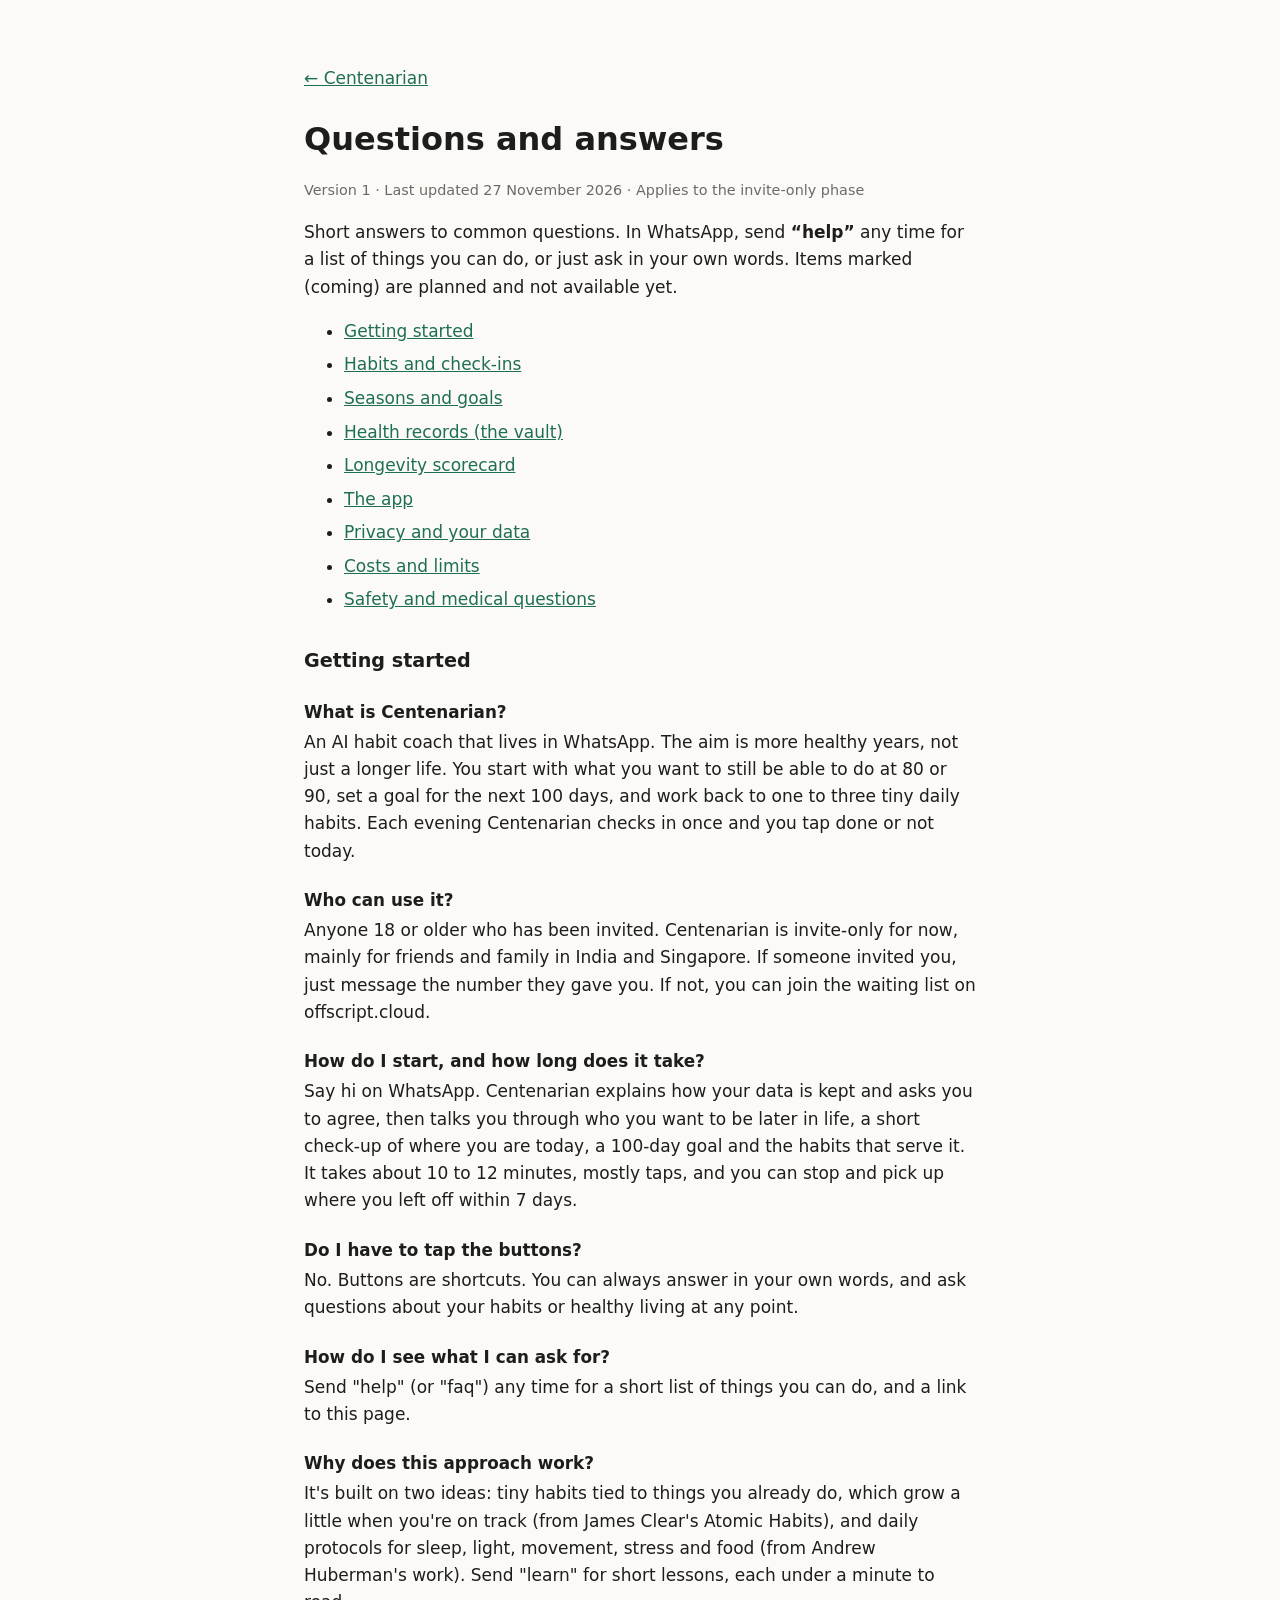
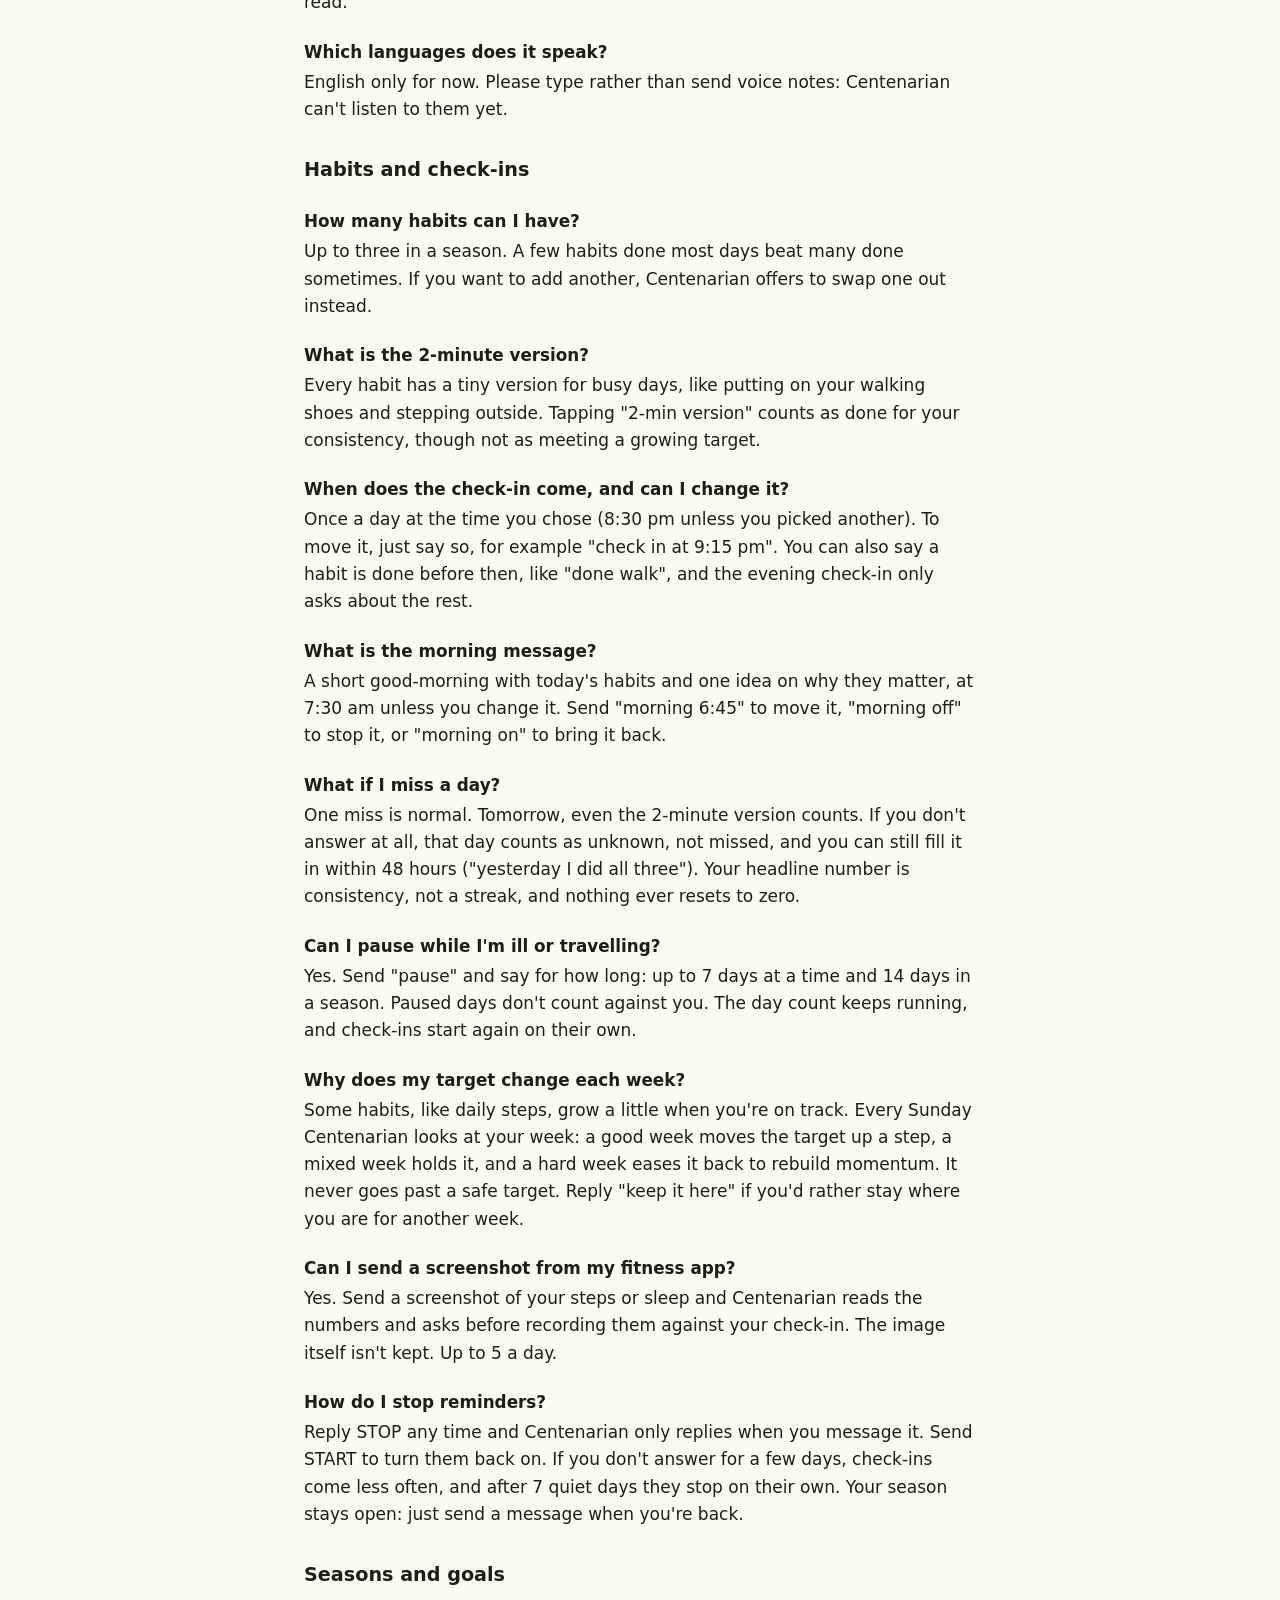
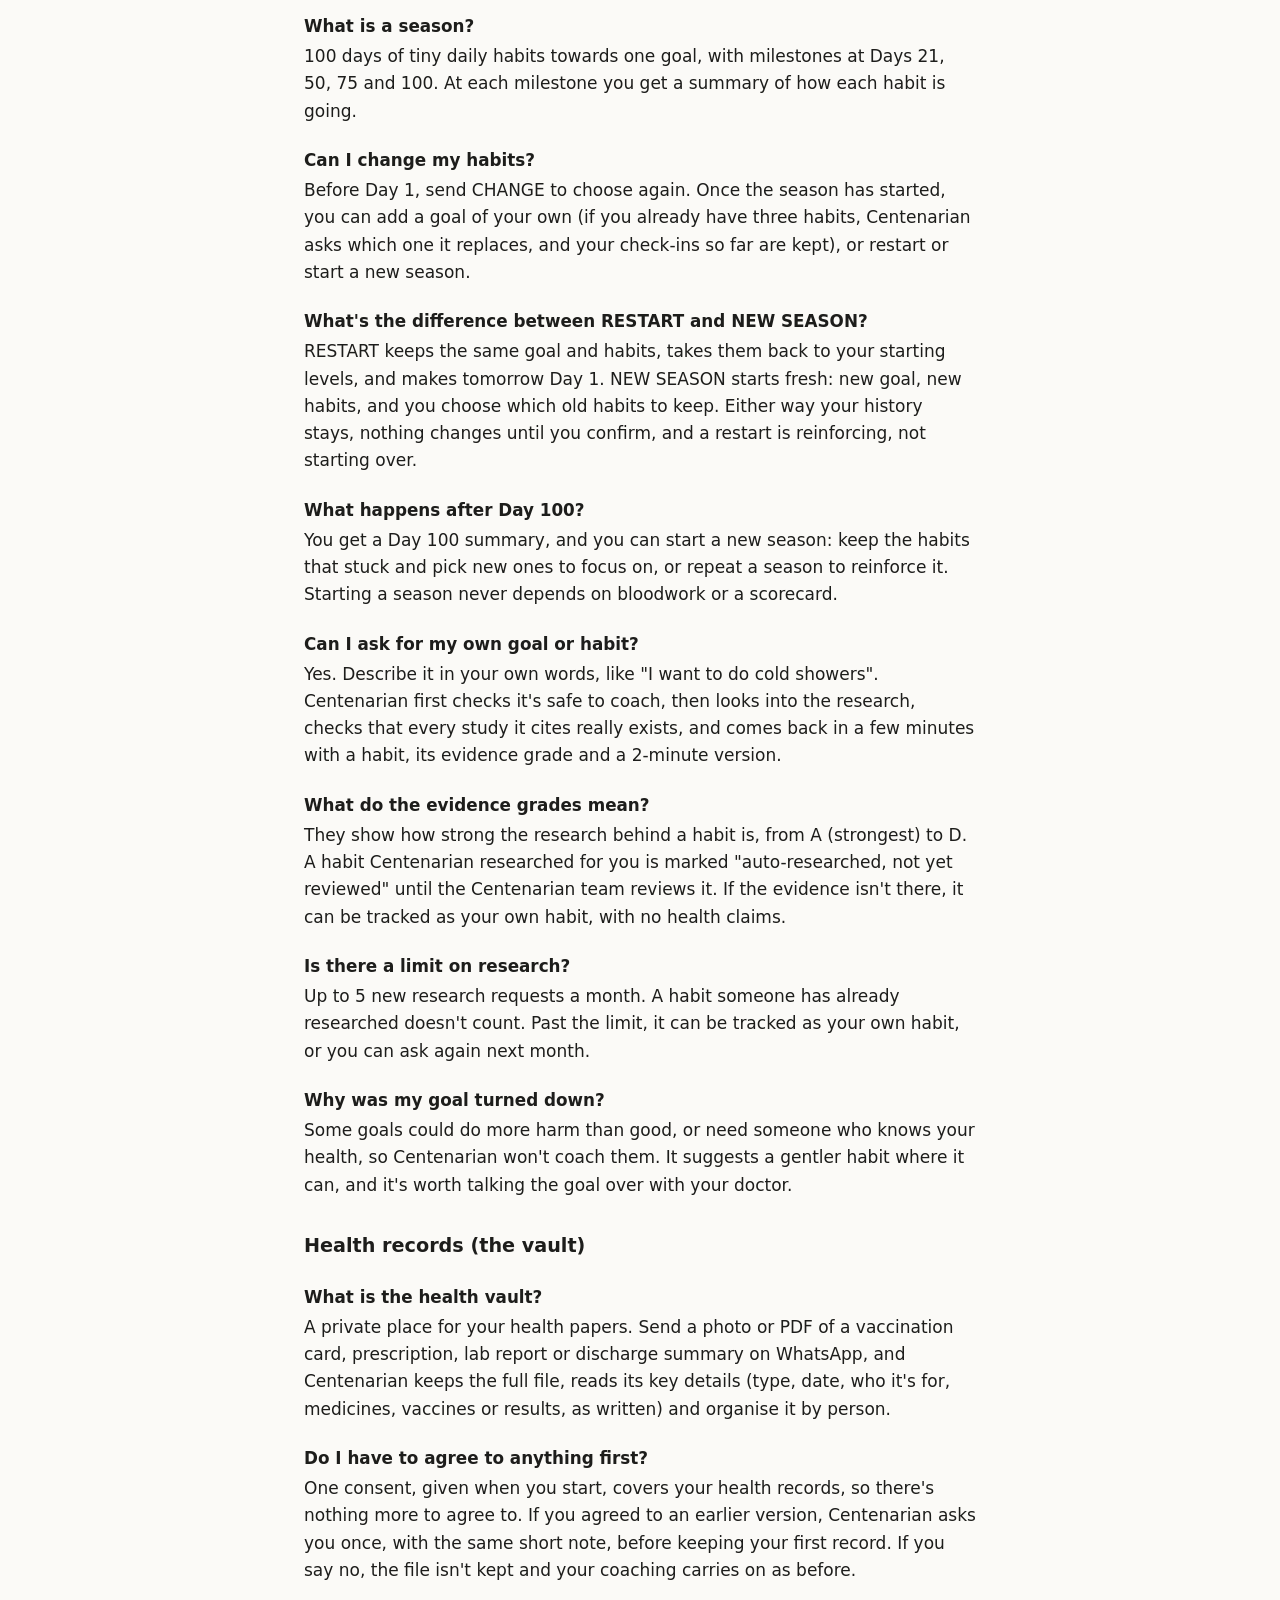
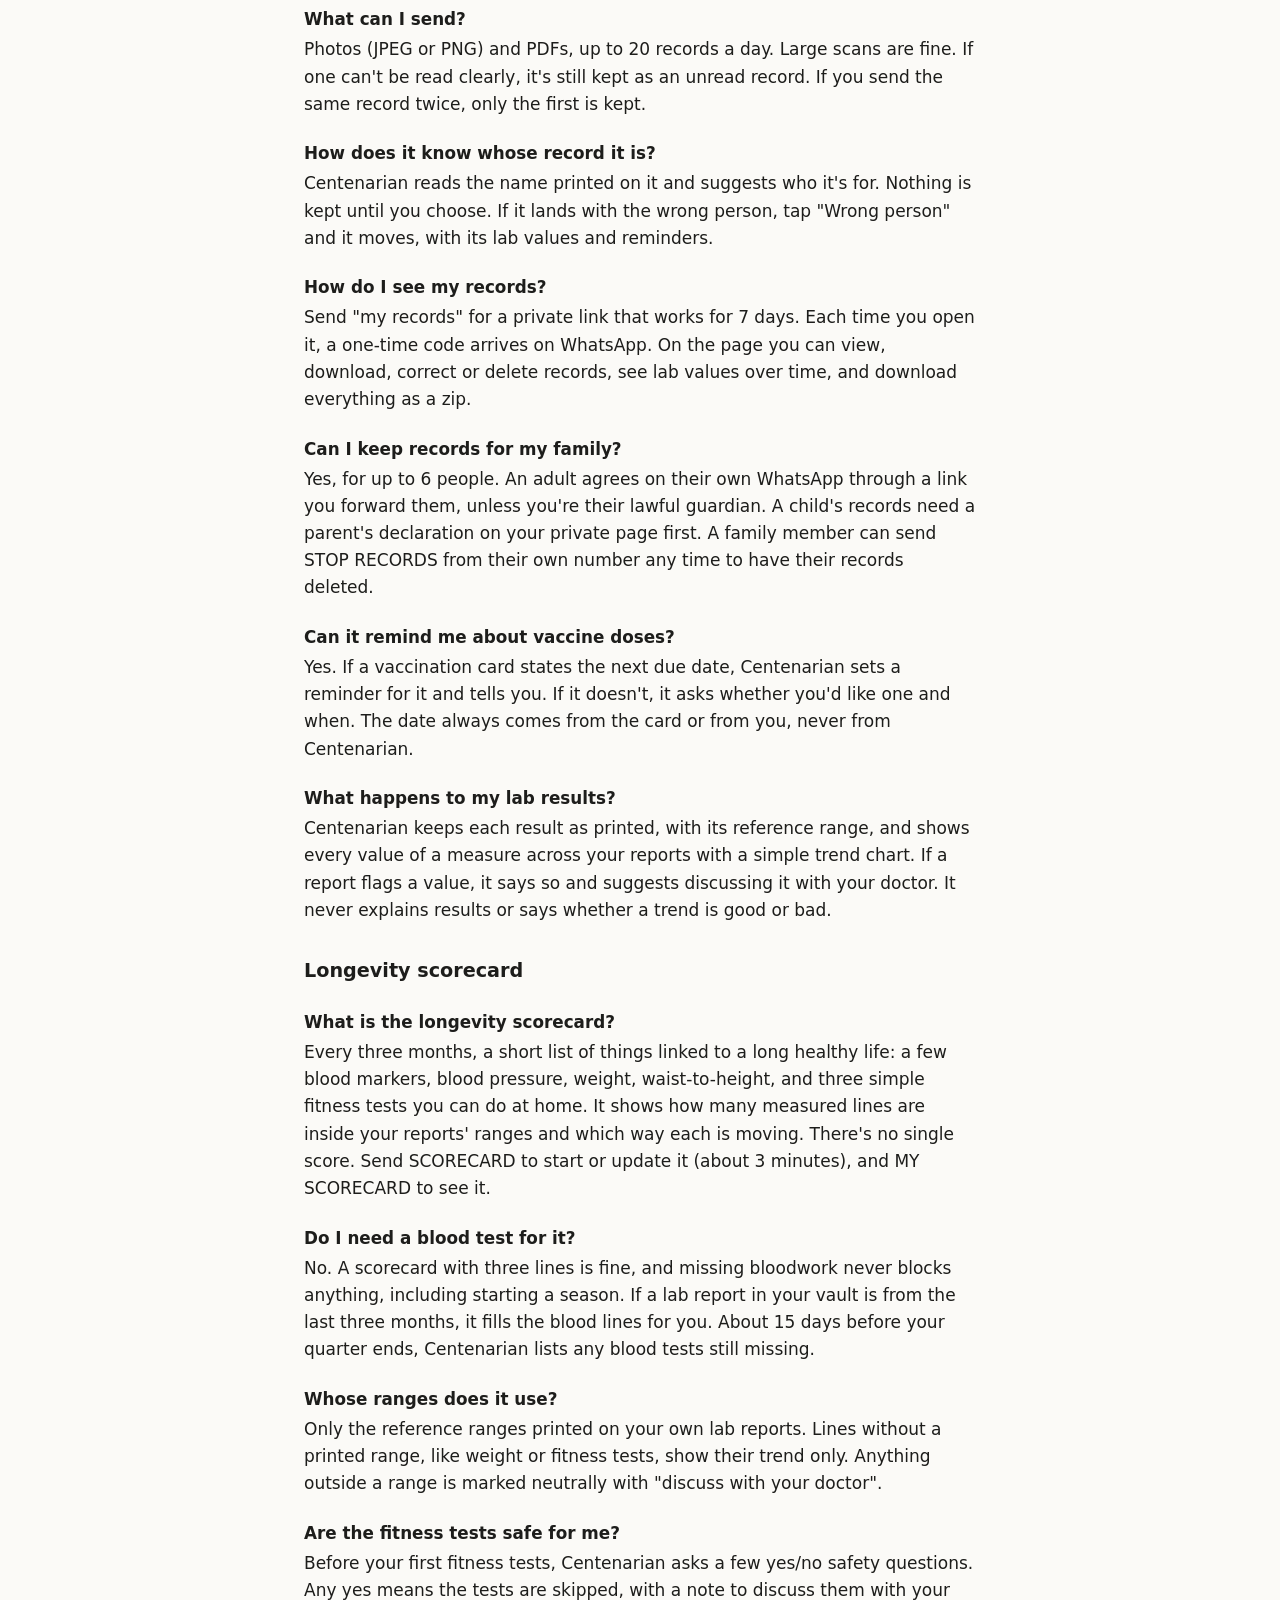
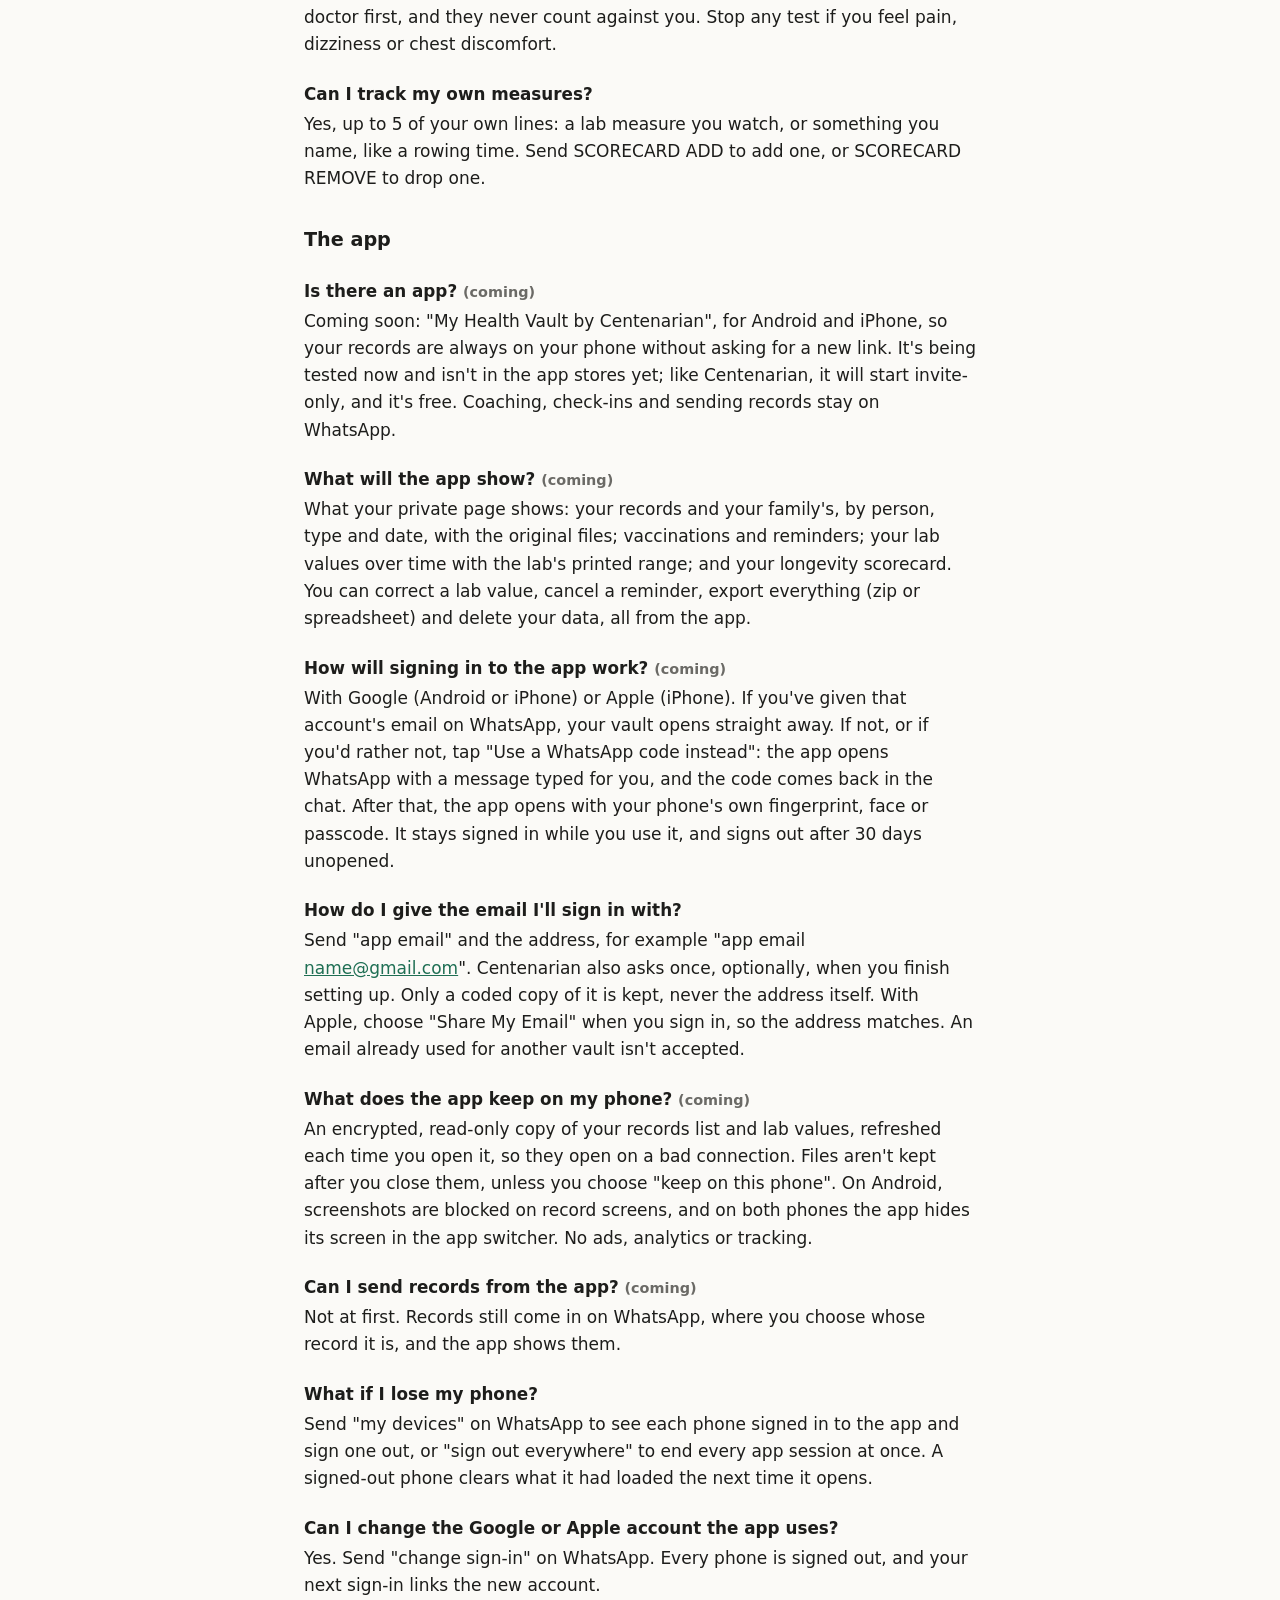
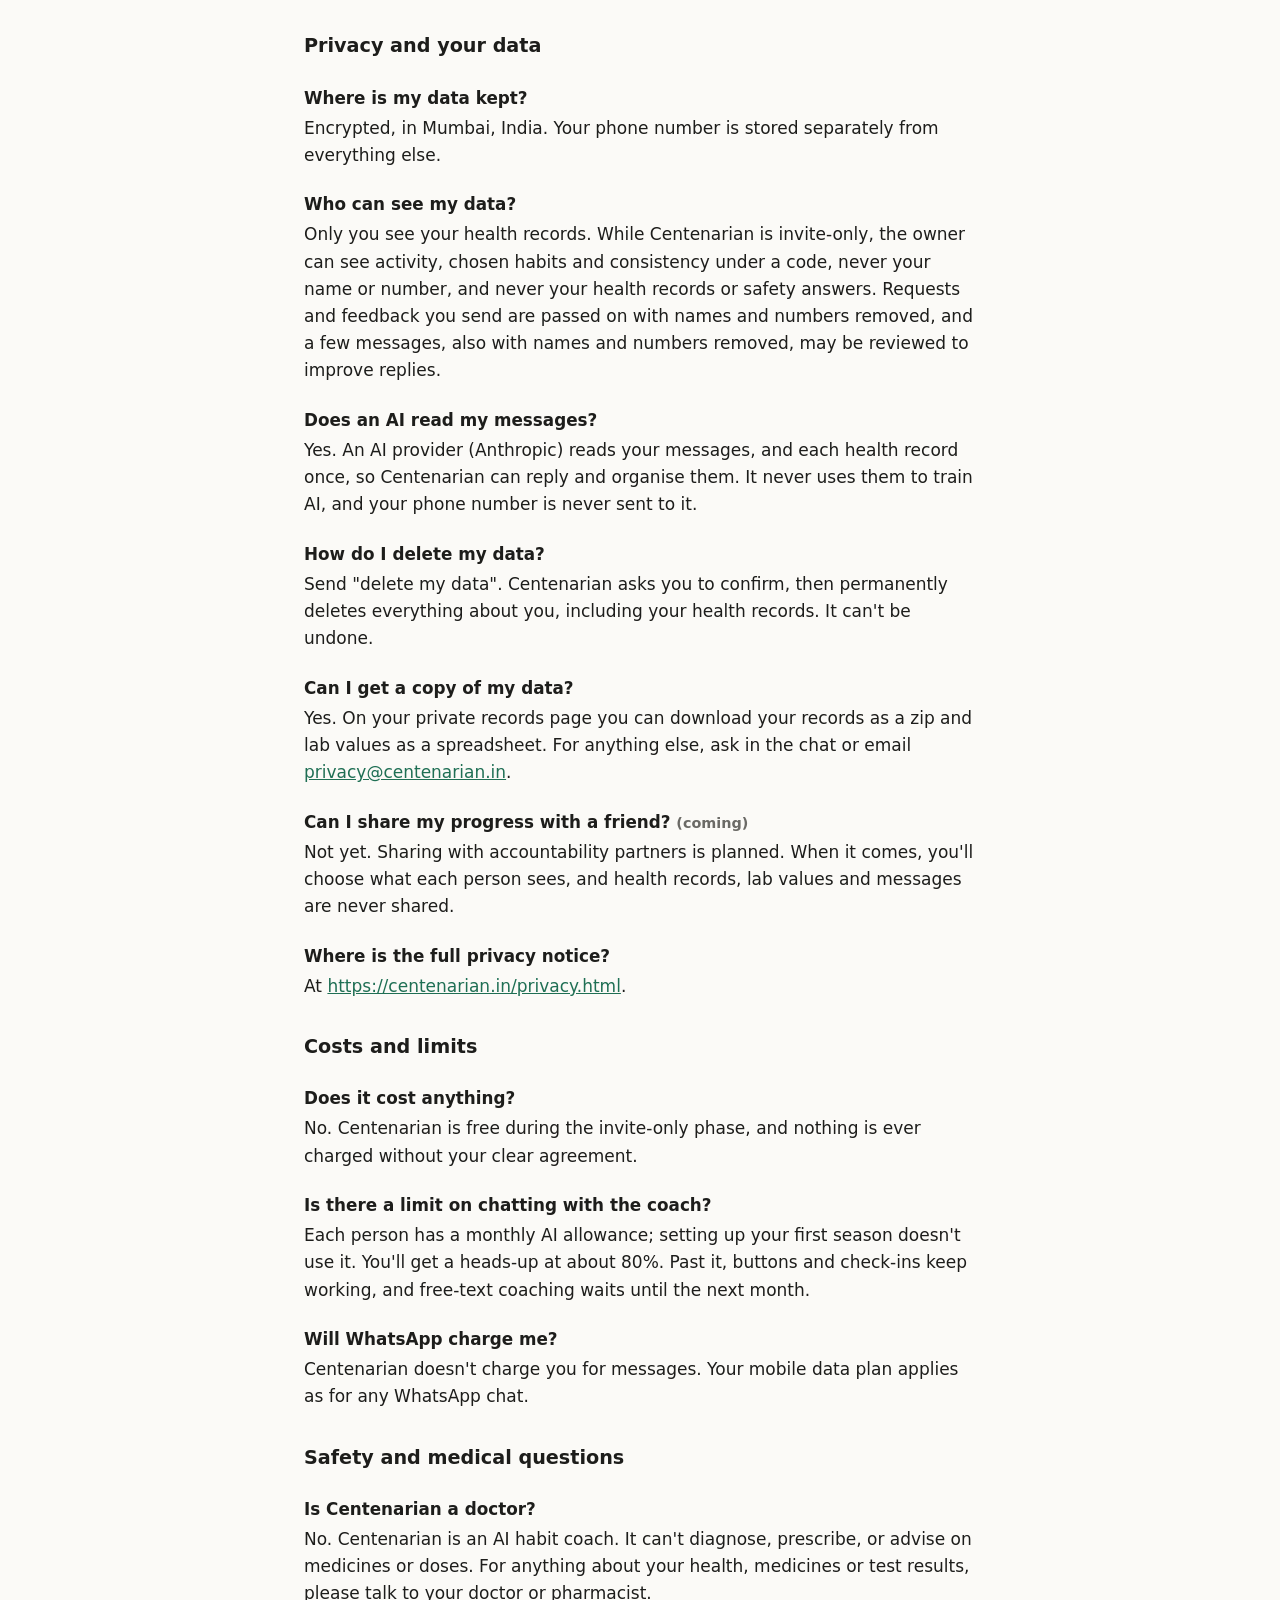
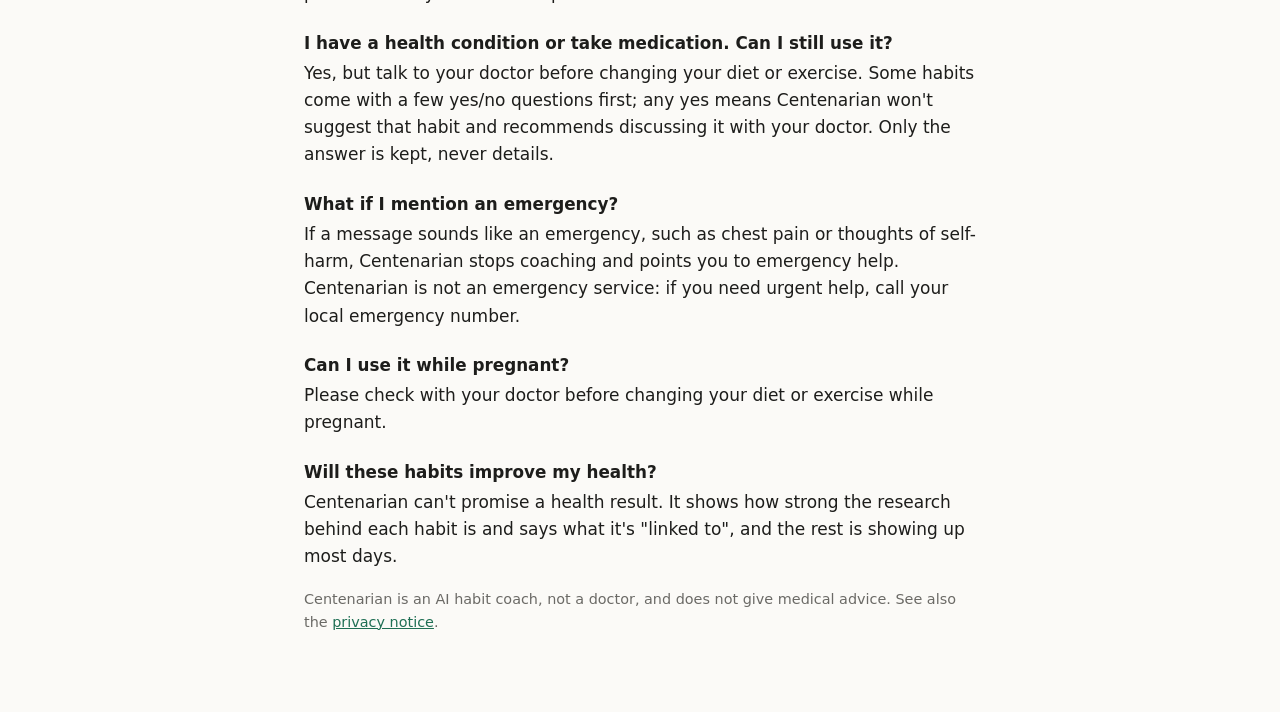
==== commit f554cc97: "FAQ: every answer speaks about Centenarian, never as 'I' From ubershanx/centenarian main (779af6c), " ====
--- a/faq.html
+++ b/faq.html
@@ -32,85 +32,85 @@
 
   <h2 id="getting-started">Getting started</h2>
   <h3 id="what-is-it">What is Centenarian?</h3>
-  <p>An AI habit coach that lives in WhatsApp. The aim is more healthy years, not just a longer life. You start with what you want to still be able to do at 80 or 90, set a goal for the next 100 days, and work back to one to three tiny daily habits. Each evening I check in once and you tap done or not today.</p>
+  <p>An AI habit coach that lives in WhatsApp. The aim is more healthy years, not just a longer life. You start with what you want to still be able to do at 80 or 90, set a goal for the next 100 days, and work back to one to three tiny daily habits. Each evening Centenarian checks in once and you tap done or not today.</p>
   <h3 id="who-can-join">Who can use it?</h3>
   <p>Anyone 18 or older who has been invited. Centenarian is invite-only for now, mainly for friends and family in India and Singapore. If someone invited you, just message the number they gave you. If not, you can join the waiting list on offscript.cloud.</p>
   <h3 id="how-to-start">How do I start, and how long does it take?</h3>
-  <p>Say hi on WhatsApp. I'll explain how your data is kept and ask you to agree, then we talk through who you want to be later in life, a short check-up of where you are today, a 100-day goal and the habits that serve it. It takes about 10 to 12 minutes, mostly taps, and you can stop and pick up where you left off within 7 days.</p>
+  <p>Say hi on WhatsApp. Centenarian explains how your data is kept and asks you to agree, then talks you through who you want to be later in life, a short check-up of where you are today, a 100-day goal and the habits that serve it. It takes about 10 to 12 minutes, mostly taps, and you can stop and pick up where you left off within 7 days.</p>
   <h3 id="tap-or-type">Do I have to tap the buttons?</h3>
-  <p>No. Buttons are shortcuts. You can always answer in your own words, and ask me questions about your habits or healthy living at any point.</p>
+  <p>No. Buttons are shortcuts. You can always answer in your own words, and ask questions about your habits or healthy living at any point.</p>
   <h3 id="help-command">How do I see what I can ask for?</h3>
   <p>Send "help" (or "faq") any time for a short list of things you can do, and a link to this page.</p>
   <h3 id="learn">Why does this approach work?</h3>
   <p>It's built on two ideas: tiny habits tied to things you already do, which grow a little when you're on track (from James Clear's Atomic Habits), and daily protocols for sleep, light, movement, stress and food (from Andrew Huberman's work). Send "learn" for short lessons, each under a minute to read.</p>
   <h3 id="language">Which languages does it speak?</h3>
-  <p>English only for now. Please type rather than send voice notes: I can't listen to them yet.</p>
+  <p>English only for now. Please type rather than send voice notes: Centenarian can't listen to them yet.</p>
 
   <h2 id="habits-and-checkins">Habits and check-ins</h2>
   <h3 id="how-many-habits">How many habits can I have?</h3>
-  <p>Up to three in a season. A few habits done most days beat many done sometimes. If you want to add another, I'll offer to swap one out instead.</p>
+  <p>Up to three in a season. A few habits done most days beat many done sometimes. If you want to add another, Centenarian offers to swap one out instead.</p>
   <h3 id="two-minute-version">What is the 2-minute version?</h3>
   <p>Every habit has a tiny version for busy days, like putting on your walking shoes and stepping outside. Tapping "2-min version" counts as done for your consistency, though not as meeting a growing target.</p>
   <h3 id="checkin-time">When does the check-in come, and can I change it?</h3>
-  <p>Once a day at the time you chose (8:30 pm unless you picked another). To move it, just tell me, for example "check in at 9:15 pm". You can also tell me a habit is done before then, like "done walk", and the evening check-in only asks about the rest.</p>
+  <p>Once a day at the time you chose (8:30 pm unless you picked another). To move it, just say so, for example "check in at 9:15 pm". You can also say a habit is done before then, like "done walk", and the evening check-in only asks about the rest.</p>
   <h3 id="morning-message">What is the morning message?</h3>
   <p>A short good-morning with today's habits and one idea on why they matter, at 7:30 am unless you change it. Send "morning 6:45" to move it, "morning off" to stop it, or "morning on" to bring it back.</p>
   <h3 id="missed-day">What if I miss a day?</h3>
-  <p>One miss is normal. Tomorrow, even the 2-minute version counts. If you don't answer at all, that day counts as unknown, not missed, and you can still tell me within 48 hours ("yesterday I did all three"). Your headline number is consistency, not a streak, and nothing ever resets to zero.</p>
+  <p>One miss is normal. Tomorrow, even the 2-minute version counts. If you don't answer at all, that day counts as unknown, not missed, and you can still fill it in within 48 hours ("yesterday I did all three"). Your headline number is consistency, not a streak, and nothing ever resets to zero.</p>
   <h3 id="pause">Can I pause while I'm ill or travelling?</h3>
   <p>Yes. Send "pause" and say for how long: up to 7 days at a time and 14 days in a season. Paused days don't count against you. The day count keeps running, and check-ins start again on their own.</p>
   <h3 id="targets-grow">Why does my target change each week?</h3>
-  <p>Some habits, like daily steps, grow a little when you're on track. Every Sunday I look at your week: a good week moves the target up a step, a mixed week holds it, and a hard week eases it back to rebuild momentum. It never goes past a safe target. Reply "keep it here" if you'd rather stay where you are for another week.</p>
+  <p>Some habits, like daily steps, grow a little when you're on track. Every Sunday Centenarian looks at your week: a good week moves the target up a step, a mixed week holds it, and a hard week eases it back to rebuild momentum. It never goes past a safe target. Reply "keep it here" if you'd rather stay where you are for another week.</p>
   <h3 id="screenshots">Can I send a screenshot from my fitness app?</h3>
-  <p>Yes. Send a screenshot of your steps or sleep and I'll read the numbers and ask before recording them against your check-in. The image itself isn't kept. Up to 5 a day.</p>
+  <p>Yes. Send a screenshot of your steps or sleep and Centenarian reads the numbers and asks before recording them against your check-in. The image itself isn't kept. Up to 5 a day.</p>
   <h3 id="reminders">How do I stop reminders?</h3>
-  <p>Reply STOP any time and I'll only reply when you message me. Send START to turn them back on. If you don't answer for a few days I check in less often, and after 7 quiet days I stop on my own. Your season stays open: just message me when you're back.</p>
+  <p>Reply STOP any time and Centenarian only replies when you message it. Send START to turn them back on. If you don't answer for a few days, check-ins come less often, and after 7 quiet days they stop on their own. Your season stays open: just send a message when you're back.</p>
 
   <h2 id="seasons-and-goals">Seasons and goals</h2>
   <h3 id="what-is-a-season">What is a season?</h3>
   <p>100 days of tiny daily habits towards one goal, with milestones at Days 21, 50, 75 and 100. At each milestone you get a summary of how each habit is going.</p>
   <h3 id="change-habits">Can I change my habits?</h3>
-  <p>Before Day 1, send CHANGE to choose again. Once the season has started, you can add a goal of your own (if you already have three habits, I'll ask which one it replaces, and your check-ins so far are kept), or restart or start a new season.</p>
+  <p>Before Day 1, send CHANGE to choose again. Once the season has started, you can add a goal of your own (if you already have three habits, Centenarian asks which one it replaces, and your check-ins so far are kept), or restart or start a new season.</p>
   <h3 id="restart-or-new">What's the difference between RESTART and NEW SEASON?</h3>
   <p>RESTART keeps the same goal and habits, takes them back to your starting levels, and makes tomorrow Day 1. NEW SEASON starts fresh: new goal, new habits, and you choose which old habits to keep. Either way your history stays, nothing changes until you confirm, and a restart is reinforcing, not starting over.</p>
   <h3 id="after-day-100">What happens after Day 100?</h3>
   <p>You get a Day 100 summary, and you can start a new season: keep the habits that stuck and pick new ones to focus on, or repeat a season to reinforce it. Starting a season never depends on bloodwork or a scorecard.</p>
   <h3 id="own-goal">Can I ask for my own goal or habit?</h3>
-  <p>Yes. Tell me in your own words, like "I want to do cold showers". I first check it's safe to coach, then look into the research, check every study I cite really exists, and come back in a few minutes with a habit, its evidence grade and a 2-minute version.</p>
+  <p>Yes. Describe it in your own words, like "I want to do cold showers". Centenarian first checks it's safe to coach, then looks into the research, checks that every study it cites really exists, and comes back in a few minutes with a habit, its evidence grade and a 2-minute version.</p>
   <h3 id="evidence-grades">What do the evidence grades mean?</h3>
-  <p>They show how strong the research behind a habit is, from A (strongest) to D. A habit I researched for you is marked "auto-researched, not yet reviewed" until our team reviews it. If the evidence isn't there, I can track it as your own habit, with no health claims.</p>
+  <p>They show how strong the research behind a habit is, from A (strongest) to D. A habit Centenarian researched for you is marked "auto-researched, not yet reviewed" until the Centenarian team reviews it. If the evidence isn't there, it can be tracked as your own habit, with no health claims.</p>
   <h3 id="research-limit">Is there a limit on research?</h3>
-  <p>Up to 5 new research requests a month. A habit someone has already researched doesn't count. Past the limit, I can track it as your own habit, or you can ask again next month.</p>
-  <h3 id="goal-declined">Why did you turn down my goal?</h3>
-  <p>Some goals could do more harm than good, or need someone who knows your health, so I won't coach them. I'll suggest a gentler habit where I can, and it's worth talking the goal over with your doctor.</p>
+  <p>Up to 5 new research requests a month. A habit someone has already researched doesn't count. Past the limit, it can be tracked as your own habit, or you can ask again next month.</p>
+  <h3 id="goal-declined">Why was my goal turned down?</h3>
+  <p>Some goals could do more harm than good, or need someone who knows your health, so Centenarian won't coach them. It suggests a gentler habit where it can, and it's worth talking the goal over with your doctor.</p>
 
   <h2 id="health-records">Health records (the vault)</h2>
   <h3 id="what-is-the-vault">What is the health vault?</h3>
-  <p>A private place for your health papers. Send a photo or PDF of a vaccination card, prescription, lab report or discharge summary on WhatsApp, and I keep the full file, read its key details (type, date, who it's for, medicines, vaccines or results, as written) and organise it by person.</p>
+  <p>A private place for your health papers. Send a photo or PDF of a vaccination card, prescription, lab report or discharge summary on WhatsApp, and Centenarian keeps the full file, reads its key details (type, date, who it's for, medicines, vaccines or results, as written) and organise it by person.</p>
   <h3 id="vault-consent">Do I have to agree to anything first?</h3>
-  <p>One consent, given when you start, covers your health records, so there's nothing more to agree to. If you agreed to an earlier version, I ask you once, with the same short note, before keeping your first record. If you say no, the file isn't kept and your coaching carries on as before.</p>
+  <p>One consent, given when you start, covers your health records, so there's nothing more to agree to. If you agreed to an earlier version, Centenarian asks you once, with the same short note, before keeping your first record. If you say no, the file isn't kept and your coaching carries on as before.</p>
   <h3 id="files">What can I send?</h3>
-  <p>Photos (JPEG or PNG) and PDFs, up to 20 records a day. Large scans are fine. If I can't read one clearly, I still keep it as an unread record. If you send the same record twice, I keep just the first.</p>
-  <h3 id="whose-record">How do you know whose record it is?</h3>
-  <p>I read the name printed on it and suggest who it's for. Nothing is kept until you choose. If it lands with the wrong person, tap "Wrong person" and it moves, with its lab values and reminders.</p>
+  <p>Photos (JPEG or PNG) and PDFs, up to 20 records a day. Large scans are fine. If one can't be read clearly, it's still kept as an unread record. If you send the same record twice, only the first is kept.</p>
+  <h3 id="whose-record">How does it know whose record it is?</h3>
+  <p>Centenarian reads the name printed on it and suggests who it's for. Nothing is kept until you choose. If it lands with the wrong person, tap "Wrong person" and it moves, with its lab values and reminders.</p>
   <h3 id="see-records">How do I see my records?</h3>
-  <p>Send "my records". I'll send a private link that works for 7 days. Each time you open it, I send a one-time code here on WhatsApp. On the page you can view, download, correct or delete records, see lab values over time, and download everything as a zip.</p>
+  <p>Send "my records" for a private link that works for 7 days. Each time you open it, a one-time code arrives on WhatsApp. On the page you can view, download, correct or delete records, see lab values over time, and download everything as a zip.</p>
   <h3 id="family">Can I keep records for my family?</h3>
   <p>Yes, for up to 6 people. An adult agrees on their own WhatsApp through a link you forward them, unless you're their lawful guardian. A child's records need a parent's declaration on your private page first. A family member can send STOP RECORDS from their own number any time to have their records deleted.</p>
   <h3 id="vaccine-reminders">Can it remind me about vaccine doses?</h3>
-  <p>Yes. If a vaccination card states the next due date, I set a reminder for it and tell you. If it doesn't, I ask whether you'd like one and when. The date always comes from the card or from you, never from me.</p>
-  <h3 id="lab-values">What do you do with lab results?</h3>
-  <p>I keep each result as printed, with its reference range, and show every value of a measure across your reports with a simple trend chart. If a report flags a value, I say so and suggest discussing it with your doctor. I never explain results or say whether a trend is good or bad.</p>
+  <p>Yes. If a vaccination card states the next due date, Centenarian sets a reminder for it and tells you. If it doesn't, it asks whether you'd like one and when. The date always comes from the card or from you, never from Centenarian.</p>
+  <h3 id="lab-values">What happens to my lab results?</h3>
+  <p>Centenarian keeps each result as printed, with its reference range, and shows every value of a measure across your reports with a simple trend chart. If a report flags a value, it says so and suggests discussing it with your doctor. It never explains results or says whether a trend is good or bad.</p>
 
   <h2 id="scorecard">Longevity scorecard</h2>
   <h3 id="what-is-scorecard">What is the longevity scorecard?</h3>
   <p>Every three months, a short list of things linked to a long healthy life: a few blood markers, blood pressure, weight, waist-to-height, and three simple fitness tests you can do at home. It shows how many measured lines are inside your reports' ranges and which way each is moving. There's no single score. Send SCORECARD to start or update it (about 3 minutes), and MY SCORECARD to see it.</p>
   <h3 id="scorecard-bloodwork">Do I need a blood test for it?</h3>
-  <p>No. A scorecard with three lines is fine, and missing bloodwork never blocks anything, including starting a season. If a lab report in your vault is from the last three months, it fills the blood lines for you. About 15 days before your quarter ends, I'll list any blood tests still missing.</p>
+  <p>No. A scorecard with three lines is fine, and missing bloodwork never blocks anything, including starting a season. If a lab report in your vault is from the last three months, it fills the blood lines for you. About 15 days before your quarter ends, Centenarian lists any blood tests still missing.</p>
   <h3 id="scorecard-ranges">Whose ranges does it use?</h3>
   <p>Only the reference ranges printed on your own lab reports. Lines without a printed range, like weight or fitness tests, show their trend only. Anything outside a range is marked neutrally with "discuss with your doctor".</p>
   <h3 id="scorecard-fitness">Are the fitness tests safe for me?</h3>
-  <p>Before your first fitness tests I ask a few yes/no safety questions. Any yes means the tests are skipped, with a note to discuss them with your doctor first, and they never count against you. Stop any test if you feel pain, dizziness or chest discomfort.</p>
+  <p>Before your first fitness tests, Centenarian asks a few yes/no safety questions. Any yes means the tests are skipped, with a note to discuss them with your doctor first, and they never count against you. Stop any test if you feel pain, dizziness or chest discomfort.</p>
   <h3 id="scorecard-own-lines">Can I track my own measures?</h3>
   <p>Yes, up to 5 of your own lines: a lab measure you watch, or something you name, like a rowing time. Send SCORECARD ADD to add one, or SCORECARD REMOVE to drop one.</p>
 
@@ -120,9 +120,9 @@
   <h3 id="app-what">What will the app show? <span class="meta">(coming)</span></h3>
   <p>What your private page shows: your records and your family's, by person, type and date, with the original files; vaccinations and reminders; your lab values over time with the lab's printed range; and your longevity scorecard. You can correct a lab value, cancel a reminder, export everything (zip or spreadsheet) and delete your data, all from the app.</p>
   <h3 id="app-sign-in">How will signing in to the app work? <span class="meta">(coming)</span></h3>
-  <p>With Google (Android or iPhone) or Apple (iPhone). If you've told me that account's email on WhatsApp, your vault opens straight away. If not, or if you'd rather not, tap "Use a WhatsApp code instead": the app opens WhatsApp with a message typed for you, and the code comes back in the chat. After that, the app opens with your phone's own fingerprint, face or passcode. It stays signed in while you use it, and signs out after 30 days unopened.</p>
-  <h3 id="app-email">How do I tell you which email I'll sign in with?</h3>
-  <p>Send "app email" and the address, for example "app email <a href="mailto:name@gmail.com">name@gmail.com</a>". I also ask once, optionally, when you finish setting up. I keep only a coded copy of it, never the address itself. With Apple, choose "Share My Email" when you sign in, so the address matches. An email already used for another vault isn't accepted.</p>
+  <p>With Google (Android or iPhone) or Apple (iPhone). If you've given that account's email on WhatsApp, your vault opens straight away. If not, or if you'd rather not, tap "Use a WhatsApp code instead": the app opens WhatsApp with a message typed for you, and the code comes back in the chat. After that, the app opens with your phone's own fingerprint, face or passcode. It stays signed in while you use it, and signs out after 30 days unopened.</p>
+  <h3 id="app-email">How do I give the email I'll sign in with?</h3>
+  <p>Send "app email" and the address, for example "app email <a href="mailto:name@gmail.com">name@gmail.com</a>". Centenarian also asks once, optionally, when you finish setting up. Only a coded copy of it is kept, never the address itself. With Apple, choose "Share My Email" when you sign in, so the address matches. An email already used for another vault isn't accepted.</p>
   <h3 id="app-on-phone">What does the app keep on my phone? <span class="meta">(coming)</span></h3>
   <p>An encrypted, read-only copy of your records list and lab values, refreshed each time you open it, so they open on a bad connection. Files aren't kept after you close them, unless you choose "keep on this phone". On Android, screenshots are blocked on record screens, and on both phones the app hides its screen in the app switcher. No ads, analytics or tracking.</p>
   <h3 id="app-upload">Can I send records from the app? <span class="meta">(coming)</span></h3>
@@ -138,9 +138,9 @@
   <h3 id="who-sees">Who can see my data?</h3>
   <p>Only you see your health records. While Centenarian is invite-only, the owner can see activity, chosen habits and consistency under a code, never your name or number, and never your health records or safety answers. Requests and feedback you send are passed on with names and numbers removed, and a few messages, also with names and numbers removed, may be reviewed to improve replies.</p>
   <h3 id="ai-provider">Does an AI read my messages?</h3>
-  <p>Yes. An AI provider (Anthropic) reads your messages, and each health record once, so I can reply and organise them. It never uses them to train AI, and your phone number is never sent to it.</p>
+  <p>Yes. An AI provider (Anthropic) reads your messages, and each health record once, so Centenarian can reply and organise them. It never uses them to train AI, and your phone number is never sent to it.</p>
   <h3 id="delete">How do I delete my data?</h3>
-  <p>Send "delete my data". I'll ask you to confirm, then permanently delete everything about you, including your health records. It can't be undone.</p>
+  <p>Send "delete my data". Centenarian asks you to confirm, then permanently deletes everything about you, including your health records. It can't be undone.</p>
   <h3 id="export">Can I get a copy of my data?</h3>
   <p>Yes. On your private records page you can download your records as a zip and lab values as a spreadsheet. For anything else, ask in the chat or email <a href="mailto:privacy@centenarian.in">privacy@centenarian.in</a>.</p>
   <h3 id="sharing">Can I share my progress with a friend? <span class="meta">(coming)</span></h3>
@@ -158,15 +158,15 @@
 
   <h2 id="safety">Safety and medical questions</h2>
   <h3 id="not-a-doctor">Is Centenarian a doctor?</h3>
-  <p>No. I'm an AI habit coach. I can't diagnose, prescribe, or advise on medicines or doses. For anything about your health, medicines or test results, please talk to your doctor or pharmacist.</p>
+  <p>No. Centenarian is an AI habit coach. It can't diagnose, prescribe, or advise on medicines or doses. For anything about your health, medicines or test results, please talk to your doctor or pharmacist.</p>
   <h3 id="health-condition">I have a health condition or take medication. Can I still use it?</h3>
-  <p>Yes, but talk to your doctor before changing your diet or exercise. Some habits come with a few yes/no questions first; any yes means I won't suggest that habit and recommend discussing it with your doctor. I keep only the answer, never details.</p>
-  <h3 id="emergency">What if I tell you about an emergency?</h3>
-  <p>If a message sounds like an emergency, such as chest pain or thoughts of self-harm, I stop coaching and point you to emergency help. Centenarian is not an emergency service: if you need urgent help, call your local emergency number.</p>
+  <p>Yes, but talk to your doctor before changing your diet or exercise. Some habits come with a few yes/no questions first; any yes means Centenarian won't suggest that habit and recommends discussing it with your doctor. Only the answer is kept, never details.</p>
+  <h3 id="emergency">What if I mention an emergency?</h3>
+  <p>If a message sounds like an emergency, such as chest pain or thoughts of self-harm, Centenarian stops coaching and points you to emergency help. Centenarian is not an emergency service: if you need urgent help, call your local emergency number.</p>
   <h3 id="pregnancy">Can I use it while pregnant?</h3>
   <p>Please check with your doctor before changing your diet or exercise while pregnant.</p>
   <h3 id="results-promise">Will these habits improve my health?</h3>
-  <p>I can't promise a health result. I show how strong the research behind each habit is and say what it's "linked to", and the rest is showing up most days.</p>
+  <p>Centenarian can't promise a health result. It shows how strong the research behind each habit is and says what it's "linked to", and the rest is showing up most days.</p>
 
   <p class="meta">Centenarian is an AI habit coach, not a doctor, and does not give medical advice.
   See also the <a href="privacy.html">privacy notice</a>.</p>
